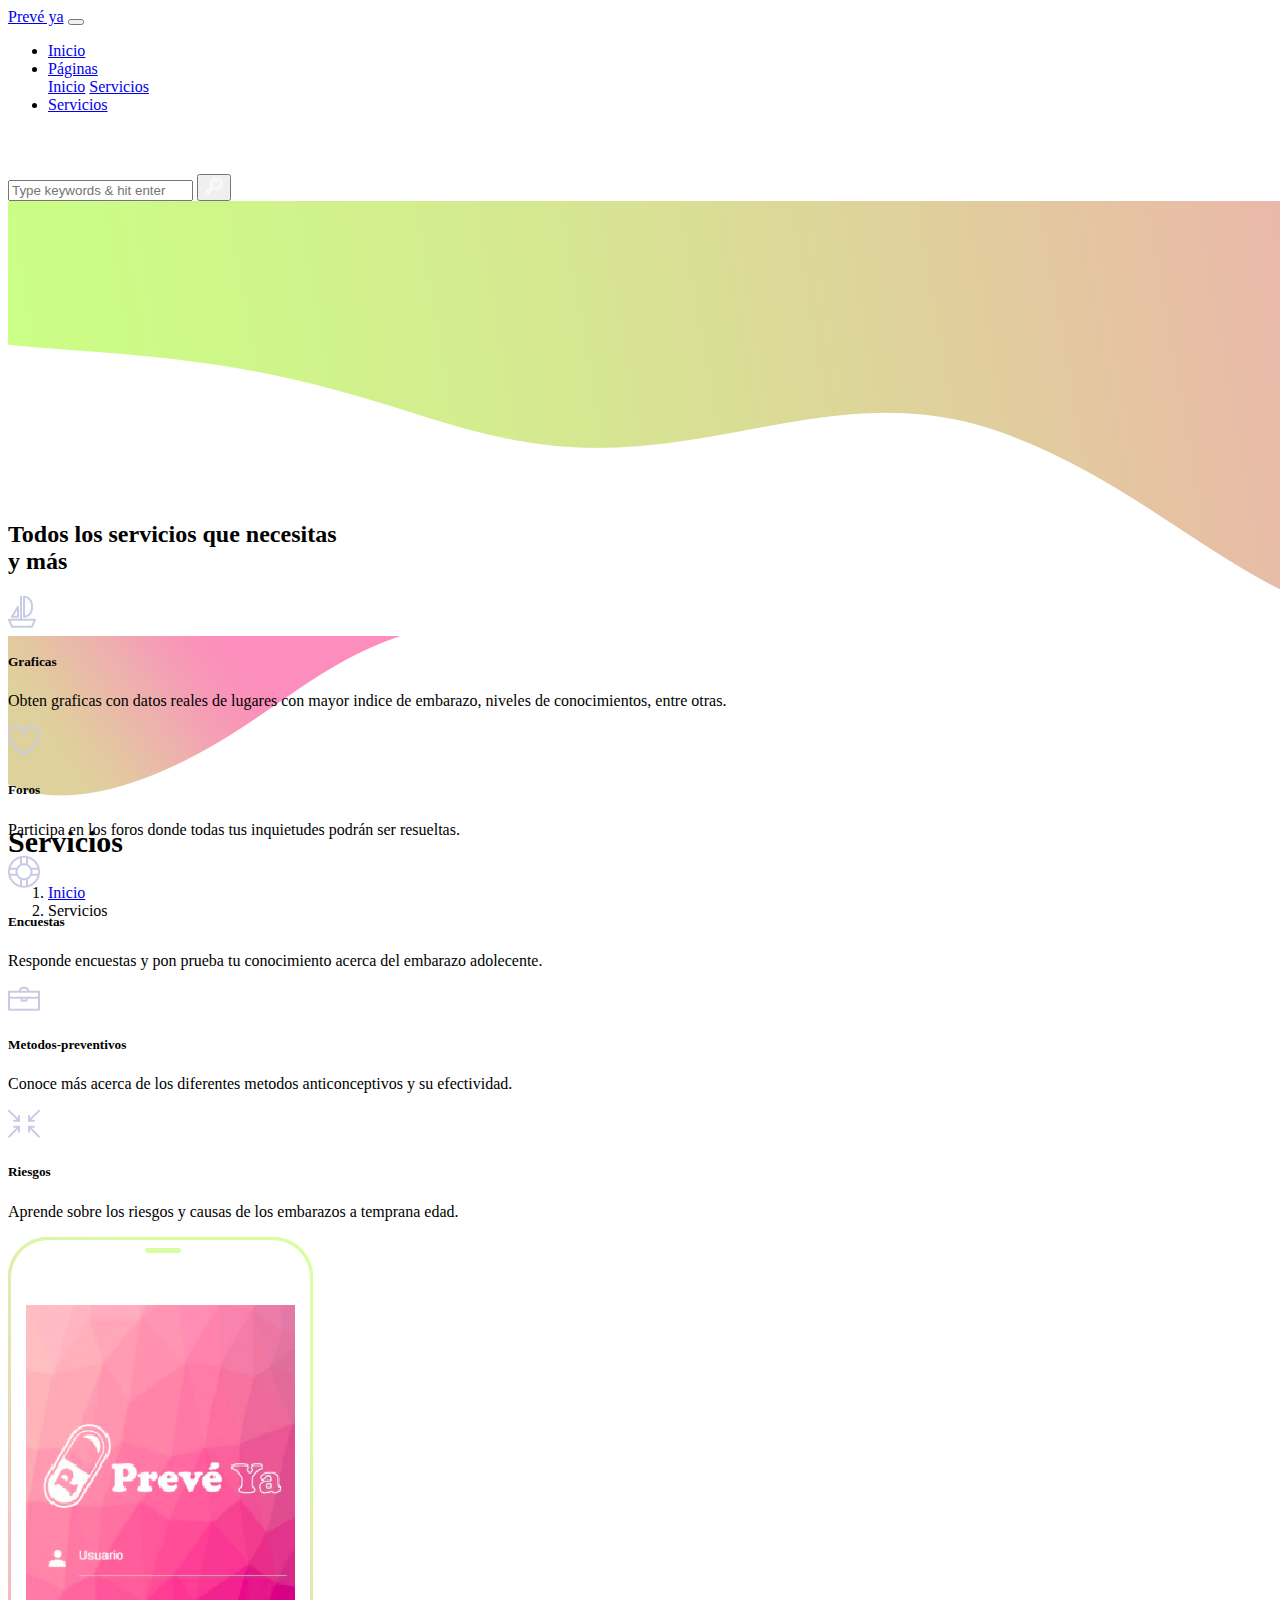
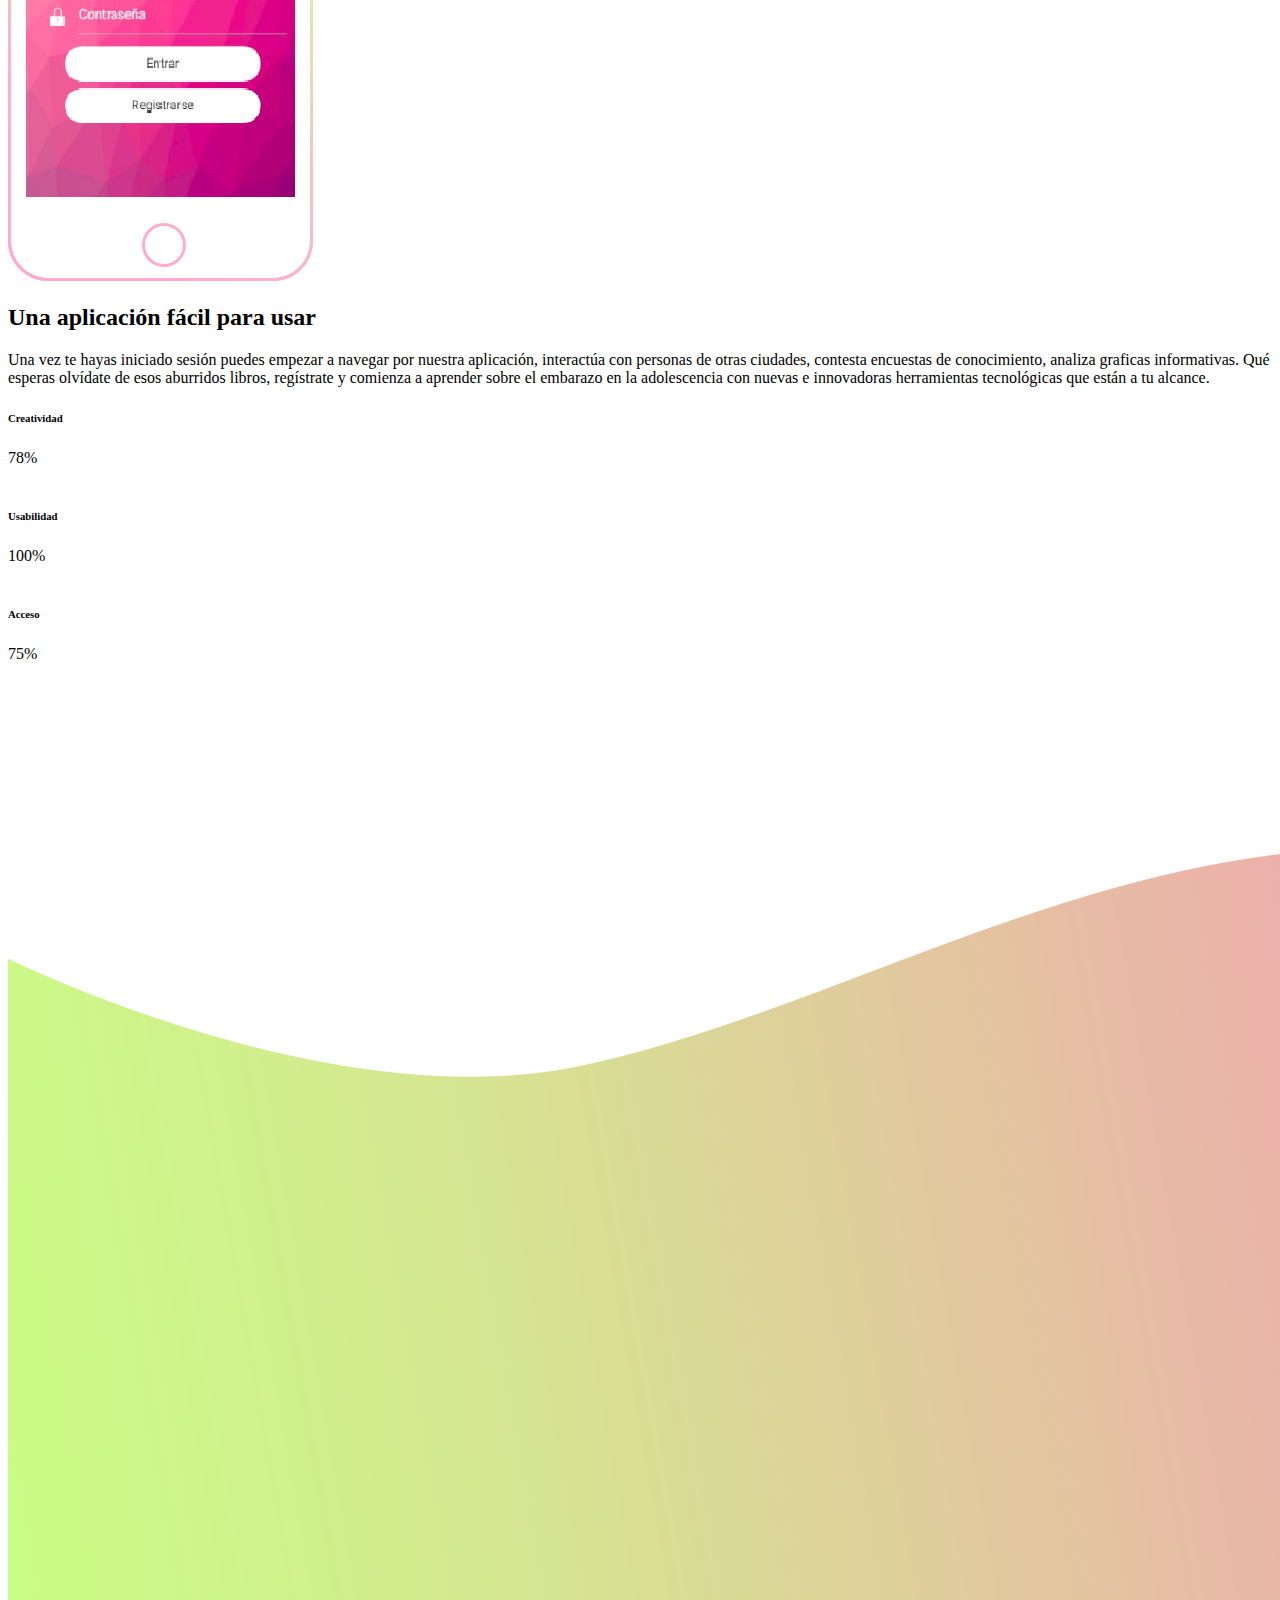
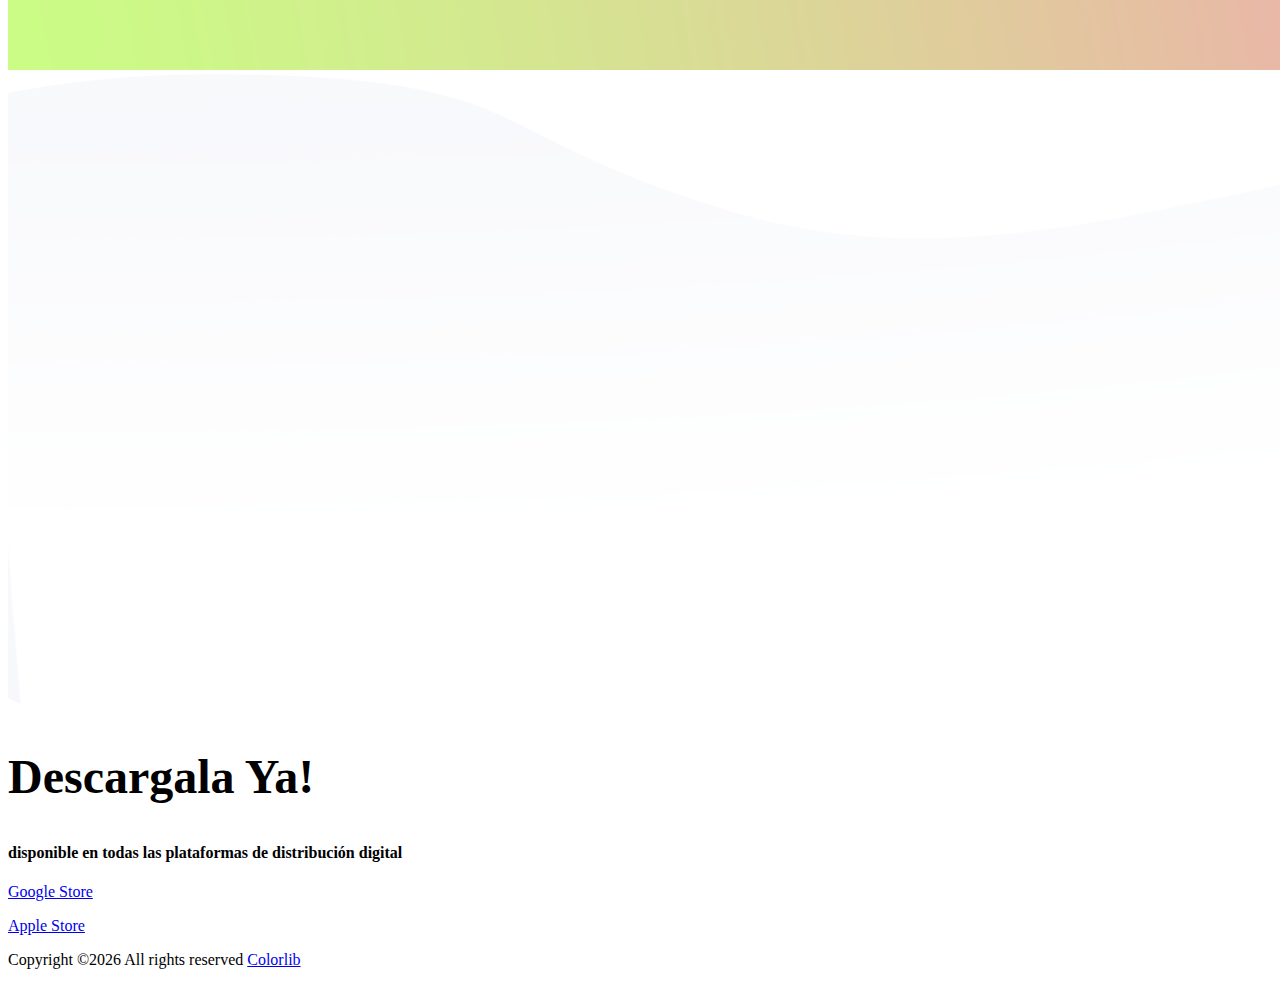
==== public/services.html @ 57da04ee "add rack server" ====
<!DOCTYPE html>
<html lang="en">

<head>
    <meta charset="UTF-8">
    <meta name="description" content="">
    <meta http-equiv="X-UA-Compatible" content="IE=edge">
    <meta name="viewport" content="width=device-width, initial-scale=1, shrink-to-fit=no">
    <!-- The above 4 meta tags *must* come first in the head; any other head content must come *after* these tags -->

    <!-- Title -->
    <title>Prevé ya </title>

    <!-- Favicon -->
    <link rel="icon" href="img/core-img/favicon.ico">

    <!-- Core Stylesheet -->
    <link href="style.css" rel="stylesheet">

    <!-- Responsive CSS -->
    <link href="css/responsive.css" rel="stylesheet">

</head>

<body>
    <!-- ***** Preloader Start ***** -->
    <div id="preloader">
        <div class="selene-preloader"></div>
    </div>

    <!-- ***** Header Area Start ***** -->
    <header class="header_area animated">
        <div class="container-fluid">
            <div class="row align-items-center">
                <!-- Menu Area Start -->
                <div class="col-12">
                    <div class="menu_area">
                        <nav class="navbar navbar-expand-lg navbar-light">
                            <!-- Logo -->
                            <a class="navbar-brand" href="#">Prevé ya</a>
                            <button class="navbar-toggler" type="button" data-toggle="collapse" data-target="#selene-navbar" aria-controls="selene-navbar" aria-expanded="false" aria-label="Toggle navigation"><span class="navbar-toggler-icon"></span></button>
                            <!-- Menu Area -->
                            <div class="collapse navbar-collapse" id="selene-navbar">
                                <ul class="navbar-nav ml-auto" id="nav">
                                    <li class="nav-item active"><a class="nav-link" href="index.html">Inicio</a></li>
                                    <li class="nav-item dropdown">
                                        <a class="nav-link dropdown-toggle" href="#" id="seleneDropdown" role="button" data-toggle="dropdown" aria-haspopup="true" aria-expanded="false">Páginas</a>
                                        <div class="dropdown-menu" aria-labelledby="seleneDropdown">
                                            <a class="dropdown-item" href="index.html">Inicio</a>
                                            <a class="dropdown-item" href="services.html">Servicios</a>
                                        </div>
                                    </li>
                                    <li class="nav-item"><a class="nav-link" href="services.html">Servicios</a></li>
                                </ul>
                                <!-- Search btn -->
                                <div class="search-button d-lg-none">
                                    <a href="#" class="search-btn"><img src="img/core-img/search-icon.png" alt="Search"></a>
                                </div>
                            </div>
                            <!-- Search btn -->
                            <div class="search-button d-none d-lg-block">
                                <a href="#" class="search-btn"><img src="img/core-img/search-icon.png" alt="Search"></a>
                            </div>
                        </nav>
                    </div>
                </div>
            </div>
        </div>
    </header>
    <!-- ***** Header Area End ***** -->

    <!-- ***** Search Form Area Start ***** -->
    <div class="search-form-area">
        <!-- Remove btn -->
        <div class="remove-btn">
            <i class="fa fa-times"></i>
        </div>
        <!-- Search Form -->
        <form action="#" method="post">
            <input type="search" name="search" id="search" placeholder="Type keywords &amp; hit enter">
            <button type="submit" class="d-none"><img src="img/core-img/search-icon.png" alt="Search"></button>
        </form>
    </div>
    <!-- ***** Search Form Area End ***** -->

    <!-- ***** Breadcumb Area Start ***** -->
    <div class="selene-breadcumb-area">
        <!-- Shape -->
        <div class="welcome-bg-shape">
            <img class="welcome-first-shape" src="img/core-img/welcome-bg-1.png" alt="">
            <img class="welcome-second-shape" src="img/core-img/welcome-bg-2.png" alt="">
        </div>
        <div class="container h-100">
            <div class="row h-100 align-items-center">
                <div class="col-12">
                    <div class="bradcumbContent text-right">
                        <h2>Servicios</h2>
                        <nav aria-label="breadcrumb">
                            <ol class="breadcrumb">
                                <li class="breadcrumb-item"><a href="index.html">Inicio</a></li>
                                <li class="breadcrumb-item active" aria-current="page">Servicios</li>
                            </ol>
                        </nav>
                    </div>
                </div>
            </div>
        </div>
    </div>
    <!-- ***** Breadcumb Area End ***** -->

    <!-- ***** About Us Area Start ***** -->
    <section class="aboutUs-area">
        <div class="container">
            <div class="row">
                <div class="col-12">
                    <div class="app-features-content">
                        <h2>Todos los servicios que necesitas <br>y más</h2>

                        <div class="row">
                            <!-- Single Feature Area -->
                            <div class="col-12 col-sm-6 col-md-4">
                                <div class="single-feature-area">
                                    <img src="img/bg-img/feature-5.png" alt="">
                                    <h5>Graficas</h5>
                                    <p>Obten graficas  con datos reales de lugares con mayor indice de embarazo, niveles de conocimientos, entre otras. </p>
                                </div>
                            </div>
                            <!-- Single Feature Area -->
                            <div class="col-12 col-sm-6 col-md-4">
                                <div class="single-feature-area">
                                    <img src="img/bg-img/feature-2.png" alt="">
                                    <h5>Foros</h5>
                                    <p>Participa en los foros donde todas tus inquietudes podrán ser resueltas.</p>
                                </div>
                            </div>
                            <!-- Single Feature Area -->
                            <div class="col-12 col-sm-6 col-md-4">
                                <div class="single-feature-area">
                                    <img src="img/bg-img/feature-3.png" alt="">
                                    <h5>Encuestas</h5>
                                    <p>Responde encuestas y pon prueba tu conocimiento acerca del embarazo adolecente.</p>
                                </div>
                            </div>
                            <!-- Single Feature Area -->
                            <div class="col-12 col-sm-6 col-md-4">
                                <div class="single-feature-area">
                                    <img src="img/bg-img/feature-4.png" alt="">
                                    <h5>Metodos-preventivos</h5>
                                    <p>Conoce más acerca de los diferentes metodos anticonceptivos y su efectividad.</p>
                                </div>
                            </div>
                            <!-- Single Feature Area -->
                            <div class="col-12 col-sm-6 col-md-4">
                                <div class="single-feature-area">
                                    <img src="img/bg-img/feature-1.png" alt="">
                                    <h5>Riesgos</h5>
                                    <p>Aprende sobre los riesgos y causas de los embarazos a temprana edad.</p>
                                </div>
                            </div>
                        </div>
                    </div>
                </div>
            </div>
        </div>
    </section>
    <!-- ***** About Us Area End ***** -->

    <!-- ***** Service Area Start ***** -->
    <section class="services-content-area">
        <div class="container">
            <div class="row align-items-center">
                <div class="col-12 col-md-6">
                    <div class="services-content-mobile-area">
                        <img src="img/bg-img/login.png" alt="">
                    </div>
                </div>
                <div class="col-12 col-md-6">
                    <div class="services-text">
                        <h2>Una aplicación fácil para usar</h2>
                        <p>Una vez te hayas iniciado sesión puedes empezar a navegar por nuestra aplicación, interactúa con personas de otras ciudades, contesta encuestas de conocimiento, analiza graficas informativas. Qué esperas olvídate de esos aburridos libros, regístrate y comienza a aprender sobre el embarazo en la adolescencia con nuevas e innovadoras herramientas tecnológicas que están a tu alcance. </p>
                        <!-- Progress Bar Content Area -->
                        <div class="services-progress-bar">
                            <!-- Single Progress Bar -->
                            <div class="single_progress_bar">
                                <h6>Creatividad</h6>
                                <div id="bar1" class="barfiller">
                                    <div class="tipWrap">
                                        <span class="tip"></span>
                                    </div>
                                    <span class="fill" data-percentage="78"></span>
                                </div>
                            </div><br>
                            <!-- Single Progress Bar -->
                            <div class="single_progress_bar">
                                <h6>Usabilidad</h6>
                                <div id="bar2" class="barfiller">
                                    <div class="tipWrap">
                                        <span class="tip"></span>
                                    </div>
                                    <span class="fill" data-percentage="100"></span>
                                </div>
                            </div> <br>
                            <!-- Single Progress Bar -->
                            <div class="single_progress_bar">
                                <h6>Acceso</h6>
                                <div id="bar3" class="barfiller">
                                    <div class="tipWrap">
                                        <span class="tip"></span>
                                    </div>
                                    <span class="fill" data-percentage="75"></span>
                                </div>
                            </div>
                            </div>
                        </div>
                    </div>
                </div>
            </div>
        </div>
    </section>
    <!-- ***** Service Area End ***** -->

    <!-- ***** Footer Area Start ***** -->
    <footer class="footer-area text-center clearfix">
        <!-- Shape 1 -->
        <div class="footer-bg-shape">
            <img src="img/core-img/footer-bg.png" alt="Footer Shape">
        </div>
        <!-- Shape 2 -->
        <div class="footer-bg-shape-2">
            <img src="img/core-img/footer-2.png" alt="">
        </div>

        <div class="container h-100">
            <div class="row h-100 justify-content-center">
                <div class="col-12 col-md-8">
                    <div class="footer-content">
                        <h2>Descargala Ya!</h2>
                        <h4>disponible en todas las plataformas de distribución digital</h4>
                    </div>
                    <div class="app-download-area">
                        <div class="app-download-btn active">
                            <!-- Google Store Btn -->
                            <a href="#"><i class="fa fa-android"></i><p class="mb-0"> Google Store</p></a>
                        </div>
                        <div class="app-download-btn">
                            <!-- Apple Store Btn -->
                            <a href="#"><i class="fa fa-apple"></i><p class="mb-0"> Apple Store</p></a>
                        </div>
                    </div>
                    <div class="footer-social-info">
                        <a href="#"><i class="fa fa-facebook" aria-hidden="true"></i></a>
                        <a href="#"><i class="fa fa-twitter" aria-hidden="true"></i></a>
                        <a href="#"><i class="fa fa-linkedin" aria-hidden="true"></i></a>
                    </div>
                    <!-- Foooter Text-->
                    <div class="copyright-text">
                        <p><!-- Link back to Colorlib can't be removed. Template is licensed under CC BY 3.0. -->
                            Copyright &copy;<script>document.write(new Date().getFullYear());</script> All rights reserved <a href="https://colorlib.com" target="_blank">Colorlib</a>
<!-- Link back to Colorlib can't be removed. Template is licensed under CC BY 3.0. --></p>
                    </div>
                </div>
            </div>
        </div>
    </footer>
    <!-- ***** Footer Area End ***** -->

    <!-- jQuery-2.2.4 js -->
    <script src="js/jquery-2.2.4.min.js"></script>
    <!-- Popper js -->
    <script src="js/popper.min.js"></script>
    <!-- Bootstrap js -->
    <script src="js/bootstrap.min.js"></script>
    <!-- All Plugins js -->
    <script src="js/plugins.js"></script>
    <!-- Active js -->
    <script src="js/active.js"></script>
</body>

</html>
---- public/css/responsive.css ----
@media (min-width: 2001px) and (max-width: 4000px) {
    .footer-area {
        padding: 150px 0;
    }
}

@media (min-width: 1500px) and (max-width: 2000px) {
    .footer-area {
        padding: 80px 0;
    }
}

@media (min-width: 1200px) and (max-width: 1499px) {
    .selene-breadcumb-area {
        height: 300px;
    }
    .bradcumbContent h2 {
        font-size: 30px;
    }
    .footer-content h2 {
        font-size: 48px;
    }
}

@media (min-width: 992px) and (max-width: 1199px) {
    .welcome_area {
        height: 800px;
    }
    .welcome-mobile-device img:first-child {
        margin-right: 15px;
    }
    .welcome-content h2,
    .about-app-content h2,
    .app-faq-content h2,
    .counter-area > h3,
    .app-features-content h2,
    .footer-content h2 {
        font-size: 42px;
    }
    .welcome-content h4 {
        font-size: 18px;
    }
    .about-apps-slider {
        padding-right: 30px;
    }
    .about-us-bg-shape {
        top: -20%;
    }
    .app-faq-content p {
        margin-bottom: 30px;
    }
    .cool-facts-content > p {
        font-size: 16px;
    }
    .pricing-plan-area {
        padding: 70px 0;
    }
    .footer-content h4 {
        margin: 15px 0;
        font-size: 18px;
    }
    .footer-social-info {
        margin: 15px 0;
    }
    .selene-breadcumb-area {
        height: 280px;
    }
    .bradcumbContent h2 {
        font-size: 24px;
    }
    #googleMap {
        width: calc(100% - 50px);
        height: 700px;
        margin: 0 25px -100px;
    }
}

@media (min-width: 768px) and (max-width: 991px) {
    #selene-navbar {
        padding: 15px;
        border-radius: 3px;
        background-color: #5b32b4;
        text-align: left;
    }
    .header_area .navbar {
        padding: 70px 0 0 0;
        height: 110px;
    }
    .header_area.sticky .navbar {
        padding: 0;
        height: 70px;
    }
    .menu_area #nav .nav-link,
    .header_area.sticky .menu_area #nav .nav-link {
        padding: 10px 5px;
    }
    .menu_area #nav .nav-link:hover,
    .header_area.sticky .menu_area #nav .nav-link:hover {
        color: #fff;
        padding-left: 10px;
    }
    .welcome_area {
        height: 720px;
    }
    .welcome-mobile-device img:first-child {
        margin-right: 15px;
    }
    .welcome-content h2,
    .about-app-content h2,
    .app-faq-content h2,
    .counter-area > h3,
    .app-features-content h2,
    .footer-content h2 {
        font-size: 30px;
    }
    .welcome-content h4 {
        font-size: 16px;
    }
    .app-download-btn:first-child {
        margin-right: 10px;
    }
    .welcome-mobile-device {
        bottom: 30%;
        width: 35%;
    }
    .app-download-area,
    .app-feature-icon {
        margin-top: 30px;
    }
    .about-app-content p {
        color: #9597a6;
    }
    .about-apps-slider {
        padding-right: 15px;
    }
    .cool-facts-content > p {
        font-size: 12px;
    }
    .footer-content h4 {
        margin: 15px 0;
        font-size: 14px;
    }
    .footer-social-info {
        margin: 15px 0;
    }
    .footer-social-info a {
        font-size: 18px;
        margin: 0 15px;
    }
    .copyright-text > p {
        font-size: 14px;
    }
    .pricing-plan-area {
        padding: 50px 0;
    }
    .bradcumbContent h2,
    .bradcumbContent .breadcrumb-item a,
    .bradcumbContent .breadcrumb-item {
        color: inherit;
    }
    .blog-area,
    .contact-area {
        padding: 0;
    }
    #googleMap {
        width: calc(100% - 30px);
        height: 500px;
        margin: 0 15px -100px;
    }
    .bradcumbContent h2 {
        font-size: 30px;
    }
    .map-area {
        margin-top: 100px;
    }
    .elements-area {
        padding: 0 0 100px;
    }
    .services-content-mobile-area {
        padding-right: 0;
        padding-left: 150px;
    }
    .services-text h2 {
        font-size: 30px;
        margin-bottom: 30px;
    }
}

@media (min-width: 320px) and (max-width: 767px) {
    .services-content-mobile-area {
        padding-right: 0;
        overflow-x: hidden;
        padding-left: 100px;
        margin-bottom: 50px;
    }
    .services-text h2 {
        font-size: 30px;
        margin-bottom: 30px;
    }
    .header_area,
    .blog-area {
        padding: 0;
    }
    .map-area {
        margin-top: 100px;
    }
    .header_area .navbar {
        padding: 20px 0 0 0;
        height: 60px;
    }
    #selene-navbar {
        padding: 15px;
        border-radius: 3px;
        background-color: #5b32b4;
        text-align: left;
    }
    .menu_area #nav .nav-link,
    .header_area.sticky .menu_area #nav .nav-link {
        padding: 5px;
    }
    .menu_area #nav .nav-link:hover,
    .header_area.sticky .menu_area #nav .nav-link:hover {
        color: #fff;
        padding-left: 10px;
    }
    .search-form-area #search {
        width: 300px;
        margin-top: 15px;
    }
    .menu_area .navbar-brand {
        font-size: 24px;
    }
    .welcome_area {
        height: 600px;
    }
    .welcome-mobile-device img:first-child {
        margin-right: 15px;
    }
    .welcome-content h2,
    .about-app-content h2,
    .app-faq-content h2,
    .counter-area > h3,
    .app-features-content h2,
    .footer-content h2 {
        font-size: 30px;
    }
    .welcome-content h4 {
        font-size: 16px;
    }
    .app-download-btn:first-child {
        margin-right: 0;
        margin-bottom: 15px;
    }
    .welcome-mobile-device {
        display: none;
    }
    .app-download-area {
        display: block;
        margin-top: 30px;
    }
    .scroll-down-btn a {
        margin-top: 50px;
    }
    .about-apps-slider {
        padding-right: 0;
    }
    .about-app-content {
        padding-right: 0;
        margin-top: 50px;
    }
    .about-app-content h2,
    .about-app-content p {
        color: #000;
    }
    .app-feature-icon {
        margin-top: 30px;
    }
    .app-users-map-area {
        width: 100%;
        position: relative;
        top: 0;
        margin-top: 30px;
    }
    .coolfacts-content {
        position: relative;
        z-index: 9;
        width: 100%;
        top: 0;
        -webkit-transform: translateY(0);
        transform: translateY(0);
        margin-top: 30px;
    }
    .single-cool-fact {
        margin-bottom: 30px;
    }
    .cool-facts-content > p,
    .counter-area > h3 {
        color: #000;
    }
    .app-feature-side-thumb {
        width: 100%;
        position: relative;
        top: 0;
        right: -30px;
        z-index: 2;
        -webkit-transform: translateY(0);
        transform: translateY(0);
    }
    .pricing-plan-area {
        padding: 50px 0;
    }
    .footer-content h2 {
        color: #000;
    }
    .footer-content h4 {
        color: #000;
        margin: 15px 0;
        font-size: 16px;
    }
    .footer-social-info a {
        font-size: 16px;
        margin: 0 10px;
    }
    .copyright-text > p {
        font-size: 14px;
    }
    .about-us-bg-shape {
        top: 0;
    }
    .selene-breadcumb-area {
        height: 300px;
    }
    .bradcumbContent h2,
    .bradcumbContent .breadcrumb-item a,
    .bradcumbContent .breadcrumb-item {
        color: inherit;
    }
    .single-pie-bar,
    .contact-form-area {
        margin-bottom: 50px;
    }
    .aboutUs-headline h2,
    .bradcumbContent h2,
    .single-blog h2 {
        font-size: 30px;
    }
    #googleMap {
        width: calc(100% - 30px);
        height: 400px;
        margin: 0 15px 50px;
    }
    .contact-area {
        padding: 0;
    }
    .elements-area {
        padding: 0 0 100px;
    }
    .selene-btn {
        margin-bottom: 15px;
    }
}

@media (min-width: 480px) and (max-width: 767px) {}

@media (min-width: 576px) and (max-width: 767px) {
    .welcome_area {
        height: 700px;
    }
    .single-pie-bar {
        margin-bottom: 50px;
    }
    .aboutUs-headline h2 {
        font-size: 30px;
    }
    .app-download-area {
        display: -webkit-box;
        display: -ms-flexbox;
        display: flex;
        margin-top: 50px;
    }
    .app-download-btn:first-child {
        margin-right: 20px;
        margin-bottom: 0;
    }
}
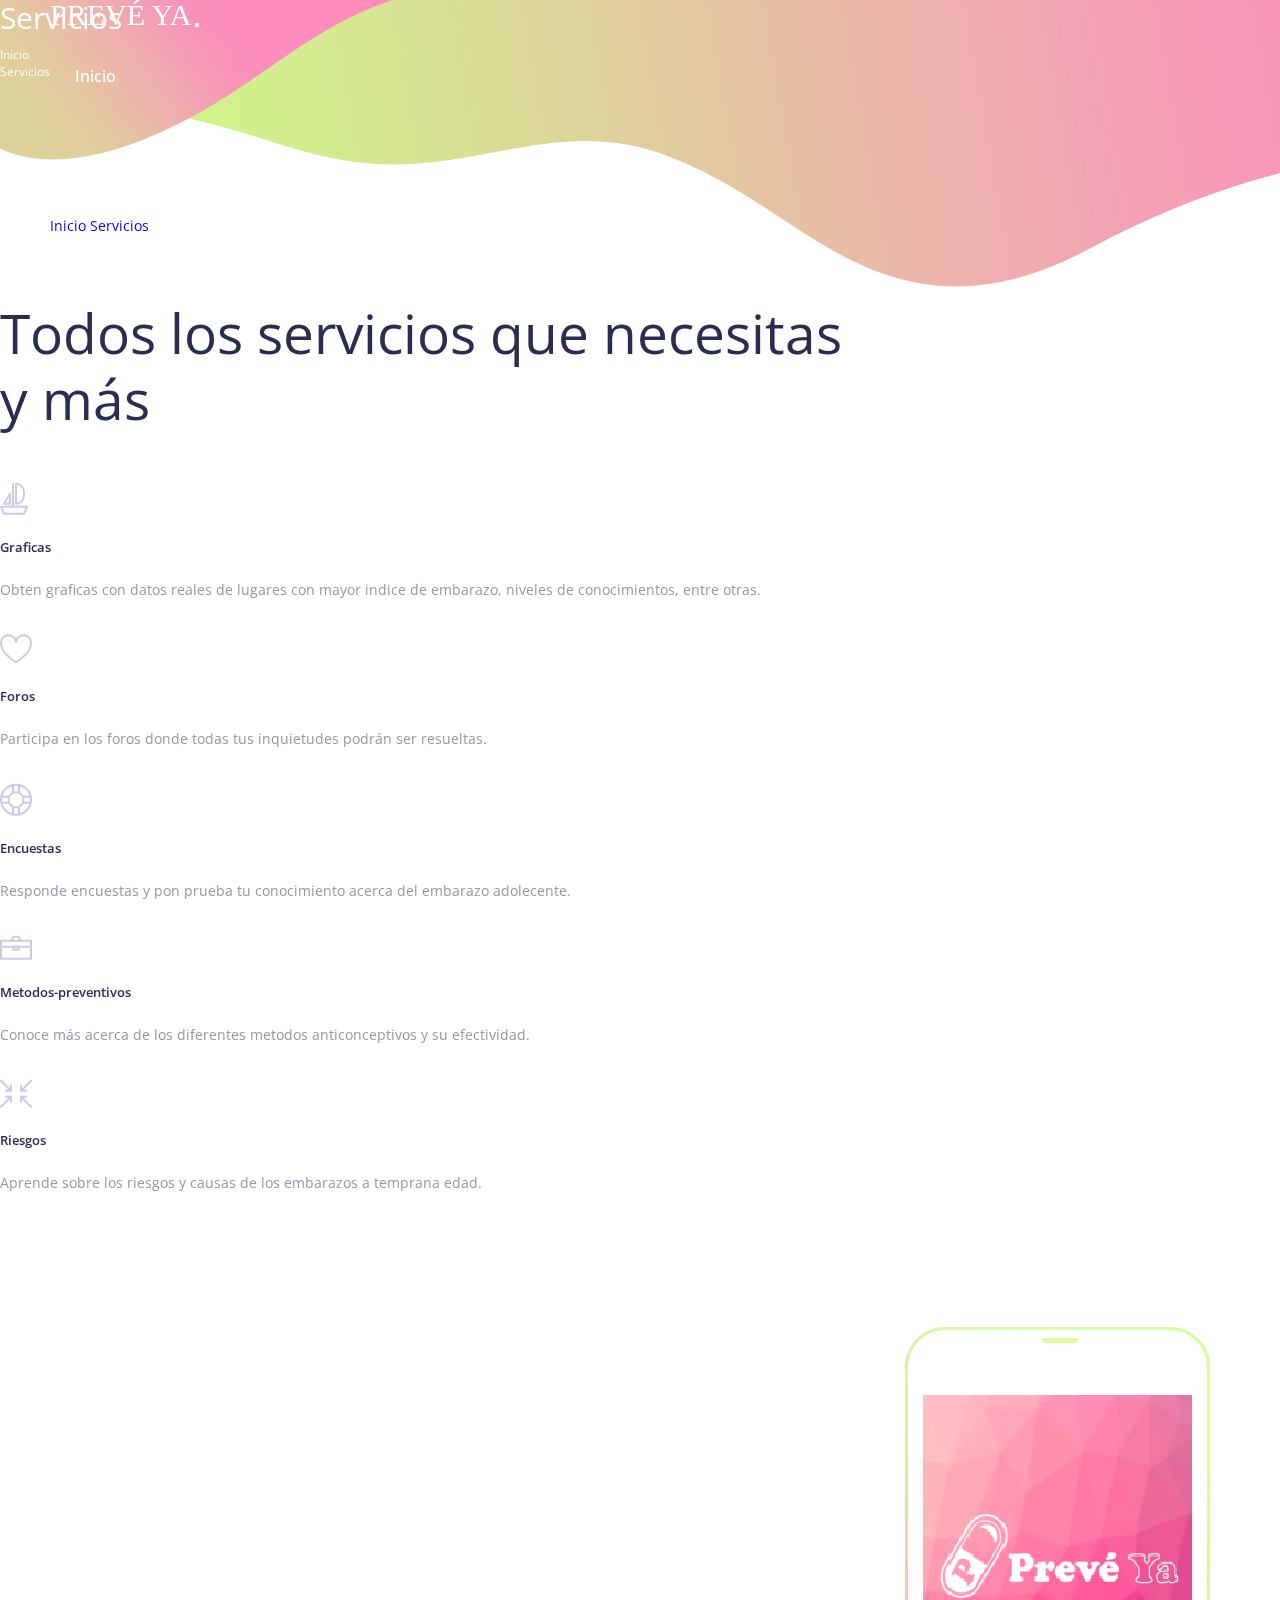
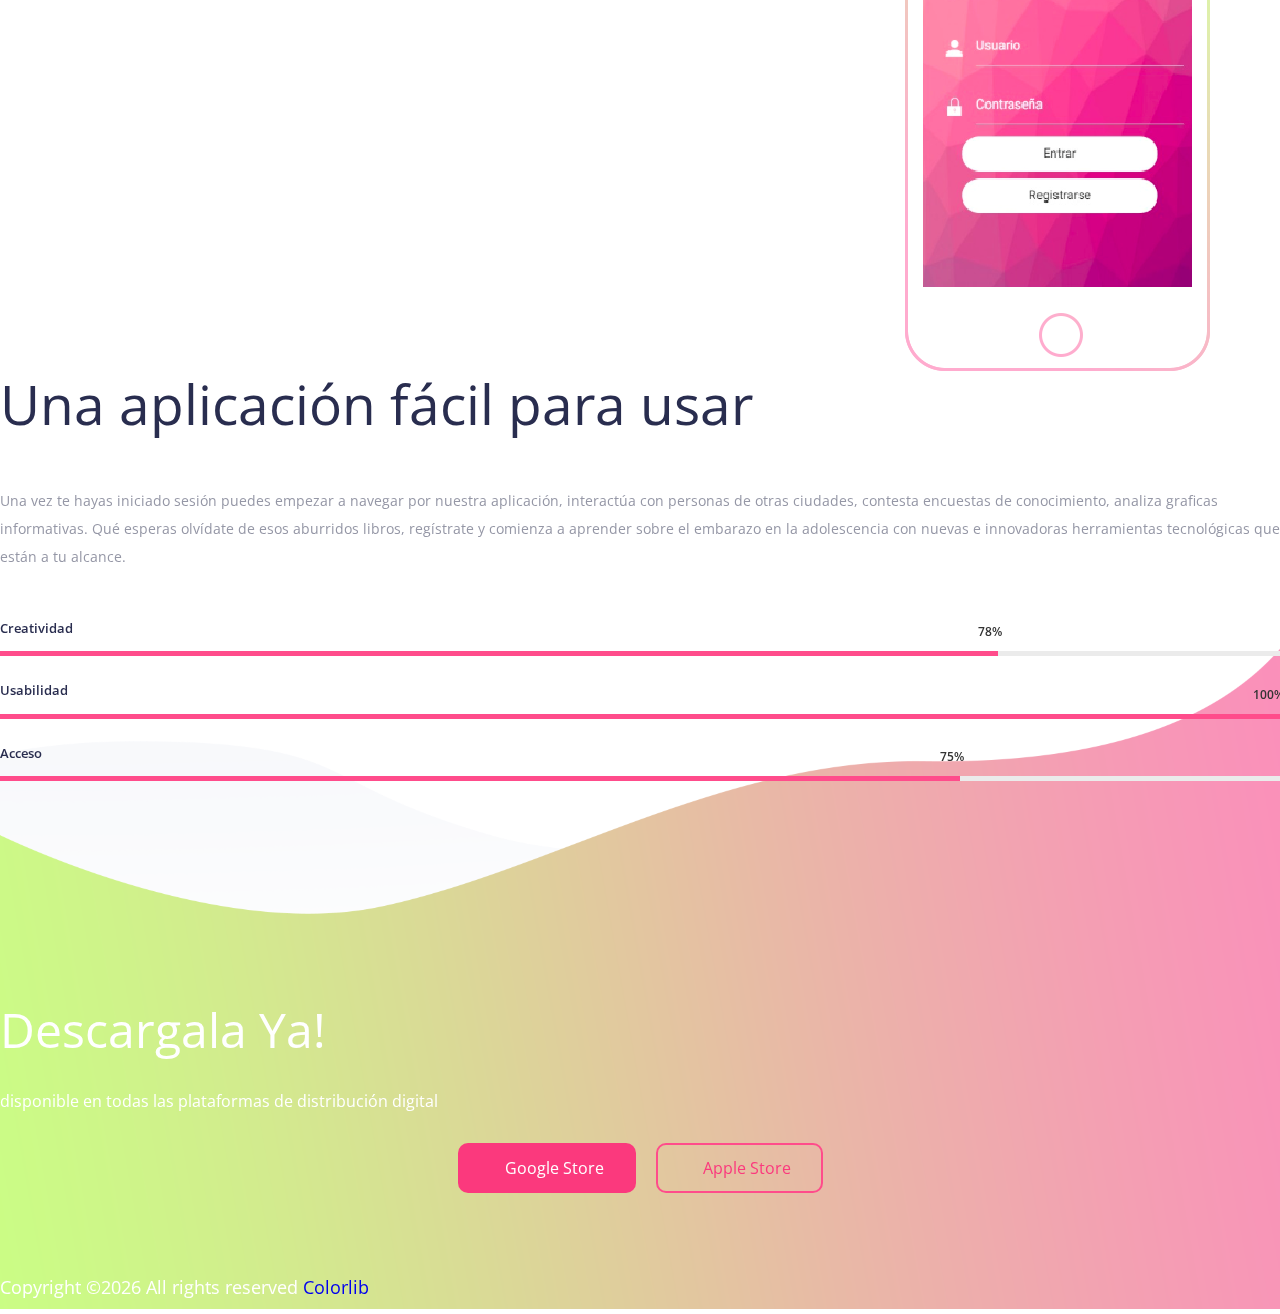
==== commit 7e80acce: "landing without image" ====
--- a/public/services.html
+++ b/public/services.html
@@ -15,7 +15,7 @@
     <link rel="icon" href="img/core-img/favicon.ico">
 
     <!-- Core Stylesheet -->
-    <link href="style.css" rel="stylesheet">
+    <link href="css/style.css" rel="stylesheet">
 
     <!-- Responsive CSS -->
     <link href="css/responsive.css" rel="stylesheet">
--- a/public/css/style.css
+++ b/public/css/style.css
@@ -0,0 +1,1932 @@
+/* --------------------------
+[Master Stylesheet]
+-------------------------- */
+
+/* --------------------------
+:: Template Name: Selene - App Landing Page 
+:: Template Author: Colorlib
+:: Template Author URI: https://colorlib.com/
+:: Description: Selene is a One Page based App Landing Template. It's very clean, creative & beautiful. It's super responsive & ultra light.
+:: Tags: Colorlib, App Landing, Apps, Responsive App Landing, Bootstrap 4, Free Theme, Free HTML Template, HTML5 Template etc.
+:: Version: v1.0
+:: Created: 12/01/2017
+-------------------------- */
+
+@import url('https://fonts.googleapis.com/css?family=Caudex:400,400i,700,700i|Open+Sans:300,300i,400,400i,600,600i,700,700i');
+@import 'css/bootstrap.min.css';
+@import 'css/animate.css';
+@import 'css/magnific-popup.css';
+@import 'css/owl.carousel.min.css';
+@import 'css/font-awesome.min.css';
+
+/* This stylesheet generated by Transfonter (https://transfonter.org) on November 20, 2017 12:47 PM */
+
+@font-face {
+    font-family: 'Century Gothic';
+    src: url('fonts/CenturyGothic-Bold.eot');
+    src: url('fonts/CenturyGothic-Bold.eot?#iefix') format('embedded-opentype'),
+    url('fonts/CenturyGothic-Bold.woff') format('woff'),
+    url('fonts/CenturyGothic-Bold.ttf') format('truetype');
+    font-weight: bold;
+    font-style: normal;
+}
+
+@font-face {
+    font-family: 'Futura LT';
+    src: url('fonts/FuturaLT-Bold.eot');
+    src: url('fonts/FuturaLT-Bold.eot?#iefix') format('embedded-opentype'),
+    url('fonts/FuturaLT-Bold.woff') format('woff'),
+    url('fonts/FuturaLT-Bold.ttf') format('truetype');
+    font-weight: bold;
+    font-style: normal;
+}
+
+/* --------------------------
+:: 1.0 Base CSS Start
+-------------------------- */
+
+* {
+    margin: 0;
+    padding: 0;
+}
+
+body {
+    font-family: 'Open Sans', sans-serif;
+    background-color: #fff;
+}
+
+h1,
+h2,
+h3,
+h4,
+h5,
+h6 {
+    font-family: 'Open Sans', sans-serif;
+    font-weight: 400;
+    color: #292d4f;
+    line-height: 1.2;
+}
+
+.section_padding_100 {
+    padding-top: 100px;
+    padding-bottom: 100px;
+}
+
+.section_padding_100_50 {
+    padding-top: 100px;
+    padding-bottom: 50px;
+}
+
+.section_padding_100_70 {
+    padding-top: 100px;
+    padding-bottom: 70px;
+}
+
+.section_padding_50 {
+    padding-top: 50px;
+    padding-bottom: 50px;
+}
+
+.section_padding_50_20 {
+    padding-top: 50px;
+    padding-bottom: 20px;
+}
+
+.section_padding_150 {
+    padding-top: 150px;
+    padding-bottom: 150px;
+}
+
+.section_padding_200 {
+    padding-top: 200px;
+    padding-bottom: 200px;
+}
+
+.section_padding_0_100 {
+    padding-top: 0;
+    padding-bottom: 100px;
+}
+
+.section_padding_70 {
+    padding-top: 70px;
+    padding-bottom: 70px;
+}
+
+.section_padding_0_50 {
+    padding-top: 0;
+    padding-bottom: 50px;
+}
+
+img {
+    max-width: 100%;
+    max-height: 100%;
+}
+
+.mt-15 {
+    margin-top: 15px;
+}
+
+.mt-30 {
+    margin-top: 30px;
+}
+
+.mt-40 {
+    margin-top: 40px;
+}
+
+.mt-50 {
+    margin-top: 50px;
+}
+
+.mt-100 {
+    margin-top: 100px;
+}
+
+.mt-150 {
+    margin-top: 150px;
+}
+
+.mr-15 {
+    margin-right: 15px;
+}
+
+.mr-30 {
+    margin-right: 30px;
+}
+
+.mr-50 {
+    margin-right: 50px;
+}
+
+.mr-100 {
+    margin-right: 100px;
+}
+
+.mb-15 {
+    margin-bottom: 15px;
+}
+
+.mb-30 {
+    margin-bottom: 30px;
+}
+
+.mb-50 {
+    margin-bottom: 50px;
+}
+
+.mb-100 {
+    margin-bottom: 100px;
+}
+
+.ml-15 {
+    margin-left: 15px;
+}
+
+.ml-30 {
+    margin-left: 30px;
+}
+
+.ml-50 {
+    margin-left: 50px;
+}
+
+.ml-100 {
+    margin-left: 100px;
+}
+
+ul,
+ol {
+    margin: 0;
+    padding: 0;
+}
+
+#scrollUp {
+    bottom: 30px;
+    font-size: 24px;
+    right: 30px;
+    width: 40px;
+    background: #fb397d;
+    background: -webkit-linear-gradient(to right, #ccfa87, #fb397d);
+    background: -webkit-linear-gradient(left, #ccfa87, #fb397d);
+    background: linear-gradient(to right, #ccfa87, #fb397d);
+    color: #fff;
+    text-align: center;
+    height: 40px;
+    line-height: 38px;
+    border-radius: 10px;
+    box-shadow: 2px 5px 5px rgba(0, 0, 0, 0.15);
+}
+
+a,
+a:hover,
+a:focus,
+a:active {
+    text-decoration: none;
+    -webkit-transition-duration: 500ms;
+    transition-duration: 500ms;
+}
+
+li {
+    list-style: none;
+}
+
+p {
+    font-family: 'Open Sans', sans-serif;
+    color: #9597a6;
+    font-size: 14px;
+    font-weight: 400;
+    margin-top: 0;
+}
+
+.heading-text > p {
+    font-size: 16px;
+}
+
+.section-heading > h2 {
+    font-weight: 300;
+    color: #5b32b4;
+    font-size: 48px;
+    margin: 0;
+}
+
+.section-heading {
+    margin-bottom: 60px;
+}
+
+.line-shape-white,
+.line-shape {
+    width: 80px;
+    height: 2px;
+    background-color: #fb397d;
+    margin-top: 15px;
+}
+
+.line-shape {
+    margin-left: calc(50% - 40px);
+}
+
+.selene-table {
+    display: table;
+    height: 100%;
+    left: 0;
+    position: relative;
+    top: 0;
+    width: 100%;
+    z-index: 2;
+}
+
+.selene-table-cell {
+    display: table-cell;
+    vertical-align: middle;
+}
+
+#preloader {
+    overflow: hidden;
+    background: #fb397d;
+    background: -webkit-linear-gradient(to right, #ccfa87, #fb397d);
+    background: -webkit-linear-gradient(left, #ccfa87, #fb397d);
+    background: linear-gradient(to right, #ccfa87, #fb397d);
+    height: 100%;
+    left: 0;
+    position: fixed;
+    top: 0;
+    width: 100%;
+    z-index: 999999;
+}
+
+.selene-preloader {
+    -webkit-animation: 1500ms linear 0s normal none infinite running selene-preloader;
+    animation: 1500ms linear 0s normal none infinite running selene-preloader;
+    background: transparent none repeat scroll 0 0;
+    border-color: #dddddd #dddddd #fb397d;
+    border-radius: 50%;
+    border-style: solid;
+    border-width: 5px;
+    height: 60px;
+    left: calc(50% - 30px);
+    position: relative;
+    top: calc(50% - 30px);
+    width: 60px;
+    z-index: 9;
+}
+
+@-webkit-keyframes selene-preloader {
+    0% {
+        -webkit-transform: rotate(0deg);
+        transform: rotate(0deg);
+    }
+    100% {
+        -webkit-transform: rotate(360deg);
+        transform: rotate(360deg);
+    }
+}
+
+@keyframes selene-preloader {
+    0% {
+        -webkit-transform: rotate(0deg);
+        transform: rotate(0deg);
+    }
+    100% {
+        -webkit-transform: rotate(360deg);
+        transform: rotate(360deg);
+    }
+}
+
+/* --------------------------
+:: 2.0 Header Area CSS
+-------------------------- */
+
+.header_area {
+    left: 0;
+    position: absolute;
+    width: 100%;
+    z-index: 999;
+    top: 0;
+    padding: 0 50px;
+    height: 110px;
+}
+
+.menu_area .navbar-brand {
+    font-size: 30px;
+    color: #fff;
+    margin: 0;
+    line-height: 1;
+    padding: 0;
+    text-transform: uppercase;
+    font-family: 'Futura LT';
+}
+
+.menu_area .navbar-brand:hover,
+.menu_area .navbar-brand:focus {
+    color: #fff;
+}
+
+.menu_area {
+    position: relative;
+    z-index: 2;
+}
+
+.header_area .navbar {
+    padding: 0;
+    height: 110px;
+}
+
+.menu_area #nav .nav-link {
+    color: #fff;
+    display: block;
+    font-size: 16px;
+    font-weight: 500;
+    border-radius: 30px;
+    -webkit-transition-duration: 500ms;
+    transition-duration: 500ms;
+    padding: 35px 25px;
+}
+
+.menu_area #nav .nav-link:hover {
+    color: #5a3e81;
+}
+
+.menu_area .dropdown-item {
+    font-size: 14px;
+}
+
+/* Search Form CSS */
+
+.search-button a {
+    text-align: center;
+    width: 50px;
+    height: 50px;
+    background-color: #ff4c8b;
+    border-radius: 10px;
+    display: block;
+    margin-left: auto;
+    line-height: 45px;
+}
+
+.search-button a:hover {
+    background-color: #5a3e81;
+}
+
+
+.search-form-area {
+    width: 100%;
+    height: 100%;
+    position: fixed;
+    z-index: -1;
+    background-color: rgba(90, 62, 129, 0.95);
+    display: -webkit-box;
+    display: -ms-flexbox;
+    display: flex;
+    -webkit-box-align: center;
+    -ms-flex-align: center;
+    align-items: center;
+    -webkit-box-pack: center;
+    -ms-flex-pack: center;
+    justify-content: center;
+    -webkit-box-orient: vertical;
+    -webkit-box-direction: normal;
+    -ms-flex-direction: column;
+    flex-direction: column;
+    opacity: 0;
+    -ms-filter: "progid:DXImageTransform.Microsoft.Alpha(Opacity=0)";
+}
+
+.search-form-area.search-form-open {
+    opacity: 0.95;
+    -ms-filter: "progid:DXImageTransform.Microsoft.Alpha(Opacity=95)";
+    z-index: 99999999;
+}
+
+.search-form-area #search {
+    width: 600px;
+    height: 55px;
+    margin-top: 50px;
+    border-radius: 10px;
+    border: none;
+    padding: 0 30px;
+    color: #555;
+    font-size: 14px;
+}
+
+.search-form-area .remove-btn > i {
+    width: 50px;
+    height: 50px;
+    border: 2px solid rgba(255, 255, 255, 0.5);
+    text-align: center;
+    line-height: 46px;
+    color: rgba(255, 255, 255, 0.5);
+    border-radius: 50%;
+    font-size: 20px;
+    cursor: pointer;
+    -webkit-transition-duration: 500ms;
+    transition-duration: 500ms;
+}
+
+.search-form-area .remove-btn > i:hover {
+    border: 2px solid #fff;
+    color: #fff;
+}
+
+/* stcicky css */
+
+.header_area.sticky {
+    background-color: #ff4c8b;
+    box-shadow: 0 6px 20px rgba(0, 0, 0, 0.15);
+    height: 70px;
+    position: fixed;
+    top: 0;
+    z-index: 999;
+}
+
+.header_area.sticky .menu_area .navbar-brand {
+    font-size: 30px;
+}
+
+.header_area.sticky .menu_area #nav .nav-link {
+    padding: 23px 25px;
+}
+
+.header_area.sticky .navbar {
+    padding: 0;
+    height: 70px;
+}
+
+.header_area.sticky .search-button a {
+    background-color: #5a3e81;
+}
+
+/* --------------------------
+:: 3.0 Welcome Area CSS
+-------------------------- */
+
+.welcome_area {
+    position: relative;
+    z-index: 2;
+    height: 1100px;
+}
+
+.welcome-bg-shape .welcome-first-shape {
+    left: 0;
+    top: 0;
+    width: 100%;
+    position: absolute;
+    z-index: -2;
+}
+
+.welcome-bg-shape .welcome-second-shape {
+    left: 0;
+    top: 0;
+    position: absolute;
+    z-index: -1;
+}
+
+.welcome-content h2 {
+    font-size: 60px;
+    margin-bottom: 30px;
+}
+
+.welcome-content h2 span {
+    color: #ff4c8b;
+}
+
+.welcome-content h4 {
+    color: #9597a6;
+    line-height: 1.5;
+    margin-bottom: 30px;
+}
+
+.welcome-mobile-device {
+    position: absolute;
+    bottom: 23%;
+    right: 1px;
+    z-index: 9;
+    width: 38%;
+    display: -webkit-box;
+    display: -ms-flexbox;
+    display: flex;
+}
+
+.welcome-mobile-device img:first-child {
+    margin-right: 30px;
+}
+
+.scroll-down-btn a {
+    margin-top: 110px;
+    display: block;
+    color: #9597a6;
+    font-size: 18px;
+    font-weight: 700;
+}
+
+.scroll-down-btn a:hover {
+    color: #5a3e81;
+}
+
+.scroll-down-btn a i {
+    margin-left: 30px;
+    color: #ff4c8b;
+}
+
+.app-download-area {
+    display: -moz-flex;
+    display: -ms-flex;
+    display: -o-flex;
+    display: -webkit-box;
+    display: -ms-flexbox;
+    display: flex;
+    -ms-flex-preferred-size: 1;
+    flex-basis: 1;
+    margin-top: 50px;
+}
+
+.app-download-btn a {
+    border: 2px solid #ff4c8b;
+    display: -webkit-box;
+    display: -ms-flexbox;
+    display: flex;
+    -webkit-box-align: center;
+    -ms-flex-align: center;
+    align-items: center;
+    padding: 15px 30px;
+    border-radius: 10px;
+    -webkit-box-pack: center;
+    -ms-flex-pack: center;
+    justify-content: center;
+}
+
+.app-download-btn a:focus,
+.app-download-btn.active a,
+.app-download-btn a:hover {
+    border-color: transparent;
+    background-color: #fb397d;
+}
+
+.app-download-btn a i {
+    color: #fb397d;
+    font-size: 24px;
+    margin-right: 15px;
+    -webkit-transition-duration: 500ms;
+    transition-duration: 500ms;
+}
+
+.app-download-btn a p {
+    font-size: 16px;
+    line-height: 1;
+    -webkit-transition-duration: 500ms;
+    transition-duration: 500ms;
+    color: #fb397d;
+}
+
+.app-download-btn a p span {
+    font-size: 12px;
+    display: block;
+}
+
+.app-download-btn:first-child {
+    margin-right: 20px;
+}
+
+.app-download-btn a:focus i,
+.app-download-btn a:hover i,
+.app-download-btn.active a i,
+.app-download-btn.active a p,
+.app-download-btn a:focus p,
+.app-download-btn a:hover p {
+    color: #fff;
+}
+
+/* --------------------
+:: 4.0 About App Area
+-------------------- */
+
+.about-app-area {
+    position: relative;
+    z-index: 1;
+}
+
+.about-us-bg-shape {
+    position: absolute;
+    width: 100%;
+    top: -50%;
+    left: 0;
+}
+
+.about-app-content h2 {
+    font-size: 60px;
+    color: #fff;
+    margin-bottom: 20px;
+}
+
+.about-app-content p {
+    color: #fff;
+    line-height: 2
+}
+
+.app-feature-icon {
+    margin-top: 80px;
+}
+
+.single-app-feature-icon {
+    width: 100px;
+    height: 100px;
+    background-color: #fff;
+    border-radius: 10px;
+    margin-right: 20px;
+    box-shadow: 5px 30px 50px rgba(0, 0, 0, 0.2);
+}
+
+.about-apps-slider {
+    padding-right: 60px;
+}
+
+.app-single-slide {
+    box-shadow: 3px 5px 20px rgba(0, 0, 0, 0.15);
+    margin: 45px 20px 65px;
+}
+
+.center .app-single-slide {
+    box-shadow: none;
+}
+
+.about-apps-slider .center .app-single-slide {
+    position: relative;
+    z-index: 1;
+}
+
+.about-app-content {
+    padding-right: 12%;
+    margin-top: -180px;
+}
+
+.about-apps-slider .center .app-single-slide:after {
+    background-image: url(img/core-img/slide-device.png);
+    content: '';
+    top: -45px;
+    left: -50px;
+    z-index: 9;
+    position: absolute;
+    width: calc(100% + 100px);
+    height: calc(100% + 110px);
+    background-repeat: no-repeat;
+    background-position: center center;
+    background-size: contain;
+}
+
+.about-apps-slider .owl-dots {
+    margin-top: 50px;
+    text-align: center;
+}
+
+.about-apps-slider .owl-dot {
+    width: 10px;
+    height: 10px;
+    background-color: #5a3e81;
+    display: inline-block;
+    margin: 0 5px;
+    border-radius: 50%;
+}
+
+.about-apps-slider .owl-dot.active {
+    background-color: #fb397d;
+}
+
+
+/* --------------------
+:: 5.0 App FAQ Area
+-------------------- */
+
+.app-faq-area {
+    padding-top: 80px;
+}
+
+.panel {
+    background-color: #fff;
+    border: 0 solid transparent;
+    border-radius: 4px;
+    box-shadow: 0 0 0 transparent;
+    margin-bottom: 15px;
+}
+
+.single-accordion:last-of-type {
+    margin-bottom: 0px;
+}
+
+.single-accordion h6 a {
+    background-color: #ff4c8b;
+    border-radius: 0;
+    color: #fff;
+    display: block;
+    margin: 0;
+    padding: 15px 15px 15px 60px;
+    position: relative;
+    font-size: 14px;
+    text-transform: capitalize;
+}
+
+.single-accordion h6 a.collapsed {
+    background-color: #f7f8fb;
+    color: #292d4f;
+}
+
+.single-accordion h6 a span {
+    font-size: 10px;
+    position: absolute;
+    left: 20px;
+    text-align: center;
+    top: 17px;
+}
+
+.single-accordion h6 a.collapsed span.accor-close {
+    opacity: 0;
+    -ms-filter: "progid:DXImageTransform.Microsoft.Alpha(Opacity=0)";
+    filter: alpha(opacity=0);
+}
+
+span.accor-open {
+    opacity: 0;
+    -ms-filter: "progid:DXImageTransform.Microsoft.Alpha(Opacity=0)";
+    filter: alpha(opacity=0);
+}
+
+.single-accordion h6 a.collapsed span.accor-open {
+    opacity: 1;
+    -ms-filter: "progid:DXImageTransform.Microsoft.Alpha(Opacity=100)";
+    filter: alpha(opacity=100);
+}
+
+.single-accordion h6 {
+    margin-bottom: 0;
+    text-transform: uppercase;
+}
+
+.single-accordion .accordion-content {
+    border-top: 0 solid transparent;
+    box-shadow: none;
+}
+
+.single-accordion .accordion-content p {
+    padding: 10px 15px 0;
+    margin-bottom: 10px;
+}
+
+.app-faq-content h2 {
+    font-size: 60px;
+    margin-bottom: 40px;
+}
+
+.app-faq-content p {
+    font-size: 14px;
+    margin-bottom: 80px;
+    line-height: 2
+}
+
+.app-faq-area {
+    position: relative;
+    z-index: 1;
+}
+
+.app-users-map-area {
+    width: calc(50% - 30px);
+    position: absolute;
+    top: 100px;
+    right: 0;
+    z-index: 2;
+}
+
+.single-map-pin {
+    width: 30px;
+    height: 30px;
+    background-color: #ff4c8b;
+    border-radius: 50%;
+    position: absolute;
+    z-index: 5;
+    outline: none;
+}
+
+.single-map-pin:before {
+    content: '';
+    position: absolute;
+    width: 100%;
+    height: 100%;
+    border-radius: 50%;
+    top: 0;
+    left: 0;
+}
+
+.single-map-pin:before {
+    -webkit-animation: map-sonar-effect 1s ease-in-out 0s infinite;
+    animation: map-sonar-effect 1s ease-in-out 0s infinite;
+}
+
+.scroll-down {
+    position: relative;
+    display: inline-block;
+    -webkit-animation: fade-down 2s infinite;
+    animation: fade-down 2s infinite;
+}
+
+@-webkit-keyframes map-sonar-effect {
+    0% {
+        opacity: 0.3;
+        -ms-filter: "progid:DXImageTransform.Microsoft.Alpha(Opacity=30)";
+        box-shadow: 0 0 0 5px #ff4c8b, 0 0 10px 10px #ff4c8b, 0 0 0 10px #ff4c8b;
+    }
+    40% {
+        opacity: 0.5;
+        -ms-filter: "progid:DXImageTransform.Microsoft.Alpha(Opacity=50)";
+        box-shadow: 0 0 0 5px #ff4c8b, 0 0 10px 10px #ff4c8b, 0 0 0 10px #ff4c8b;
+    }
+    100% {
+        box-shadow: 0 0 0 5px #ff4c8b, 0 0 10px 10px #ff4c8b, 0 0 0 10px #ff4c8b;
+        -webkit-transform: scale(1.2);
+        transform: scale(1.2);
+        opacity: 0;
+        -ms-filter: "progid:DXImageTransform.Microsoft.Alpha(Opacity=0)";
+    }
+}
+
+@keyframes map-sonar-effect {
+    0% {
+        opacity: 0.3;
+        -ms-filter: "progid:DXImageTransform.Microsoft.Alpha(Opacity=30)";
+        box-shadow: 0 0 0 5px #ff4c8b, 0 0 10px 10px #ff4c8b, 0 0 0 10px #ff4c8b;
+    }
+    40% {
+        opacity: 0.5;
+        -ms-filter: "progid:DXImageTransform.Microsoft.Alpha(Opacity=50)";
+        box-shadow: 0 0 0 5px #ff4c8b, 0 0 10px 10px #ff4c8b, 0 0 0 10px #ff4c8b;
+    }
+    100% {
+        box-shadow: 0 0 0 5px #ff4c8b, 0 0 10px 10px #ff4c8b, 0 0 0 10px #ff4c8b;
+        -webkit-transform: scale(1.2);
+        transform: scale(1.2);
+        opacity: 0;
+        -ms-filter: "progid:DXImageTransform.Microsoft.Alpha(Opacity=0)";
+    }
+}
+
+@-webkit-keyframes fade-down {
+    0% {
+        opacity: 1;
+        -ms-filter: "progid:DXImageTransform.Microsoft.Alpha(Opacity=100)";
+        -webkit-transform: translateY(-20px);
+        transform: translateY(-20px);
+    }
+    50% {
+        opacity: 0.8;
+        -ms-filter: "progid:DXImageTransform.Microsoft.Alpha(Opacity=80)";
+        -webkit-transform: translateY(15px);
+        transform: translateY(15px);
+    }
+    100% {
+        opacity: 0;
+        -ms-filter: "progid:DXImageTransform.Microsoft.Alpha(Opacity=0)";
+        -webkit-transform: translateY(20px);
+        transform: translateY(20px);
+    }
+}
+
+@keyframes fade-down {
+    0% {
+        opacity: 1;
+        -ms-filter: "progid:DXImageTransform.Microsoft.Alpha(Opacity=100)";
+        -webkit-transform: translateY(-20px);
+        transform: translateY(-20px);
+    }
+    50% {
+        opacity: 0.8;
+        -ms-filter: "progid:DXImageTransform.Microsoft.Alpha(Opacity=80)";
+        -webkit-transform: translateY(15px);
+        transform: translateY(15px);
+    }
+    100% {
+        opacity: 0;
+        -ms-filter: "progid:DXImageTransform.Microsoft.Alpha(Opacity=0)";
+        -webkit-transform: translateY(20px);
+        transform: translateY(20px);
+    }
+}
+
+.single-map-pin:first-child {
+    top: 48%;
+    left: 15%;
+}
+
+.single-map-pin:nth-child(2) {
+    top: 48%;
+    left: 50%;
+}
+
+.single-map-pin:nth-child(3) {
+    top: 25%;
+    left: 70%;
+}
+
+.single-map-pin:last-child {
+    top: 80%;
+    left: 80%;
+}
+
+/* --------------------------
+:: 6.0 Cool Facts Area CSS
+-------------------------- */
+
+.cool_facts_area {
+    position: relative;
+    z-index: 1;
+}
+
+.cool-facts-bg-shape {
+    position: relative;
+    z-index: 2;
+}
+
+.coolfacts-content {
+    position: absolute;
+    z-index: 9;
+    width: 100%;
+    top: 50%;
+    -webkit-transform: translateY(-50%);
+    transform: translateY(-50%);
+}
+
+.counter-area > h3 {
+    color: #ffffff;
+    font-size: 60px;
+    margin-bottom: 0;
+    line-height: 1;
+    font-weight: 600;
+}
+
+.cool-facts-content > p {
+    font-size: 18px;
+    color: #ffffff;
+    margin-bottom: 0;
+    font-weight: 600;
+}
+
+/* --------------------------
+:: 7.0 App Feature Area CSS
+-------------------------- */
+
+.app-features-area {
+    padding: 80px 0;
+    position: relative;
+    z-index: 12;
+    overflow-x: hidden;
+}
+
+.app-features-content h2 {
+    font-size: 55px;
+    margin-bottom: 50px;
+}
+
+.single-feature-area {
+    margin-bottom: 30px;
+}
+
+.single-feature-area h5 {
+    margin: 20px 0;
+    font-weight: 600;
+    -webkit-transition-duration: 500ms;
+    transition-duration: 500ms;
+}
+
+.single-feature-area:hover h5 {
+    color: #ff4c8b;
+}
+
+.single-feature-area p {
+    margin-bottom: 0;
+}
+
+.app-feature-side-thumb {
+    width: calc(50% - 30px);
+    position: absolute;
+    top: 50%;
+    right: -50px;
+    z-index: 2;
+    -webkit-transform: translateY(-50%);
+    transform: translateY(-50%);
+}
+
+
+/* --------------------------
+:: 8.0 Pricing Plan Area CSS
+-------------------------- */
+
+.pricing-plan-area {
+    position: relative;
+    z-index: 9;
+    padding: 150px 0;
+    overflow-x: hidden;
+}
+
+.single-price-plan {
+    background: #ffffff;
+    border-top: 5px solid #ff4c8b;
+    margin-bottom: 30px;
+    padding: 50px 0 70px;
+    box-shadow: 10px 30px 50px rgba(0, 0, 0, 0.15);
+}
+
+.single-price-plan .package-head {
+    margin-bottom: 75px;
+}
+
+.single-price-plan .package-head .sub-title {
+    color: #ff4c8b;
+    font-weight: 600;
+    text-transform: uppercase;
+    margin-bottom: 25px;
+}
+
+.single-price-plan .package-head h4 {
+    color: #292d4f;
+    font-size: 48px;
+    font-weight: 600;
+    margin-bottom: 25px;
+}
+
+.single-price-plan .package-head .plan-period {
+    font-weight: 600;
+    color: #9597a6;
+    font-style: italic;
+}
+
+.single-price-plan .package-description > p {
+    margin-bottom: 0;
+    line-height: 1;
+    padding: 15px 0;
+    font-weight: 600;
+    color: #9597a6;
+}
+
+.single-price-plan .package-info > a {
+    width: 25px;
+    height: 25px;
+    background-color: #ffc016;
+    color: #fff;
+    font-size: 14px;
+    line-height: 25px;
+    margin-top: 25px;
+    margin-bottom: 40px;
+    border-radius: 50%;
+    display: inline-block;
+}
+
+.single-price-plan .plan-button > a,
+.aboutUs-btn > a {
+    background-color: #ff4c8b;
+    color: #ffffff;
+    font-size: 13px;
+    font-weight: 700;
+    display: inline-block;
+    -webkit-transition-duration: 500ms;
+    transition-duration: 500ms;
+    width: 140px;
+    height: 55px;
+    border-radius: 10px;
+    line-height: 55px;
+    text-transform: uppercase;
+}
+
+.single-price-plan.active .plan-button > a {
+    background-color: #fff;
+    color: #ff4c8b;
+}
+
+.single-price-plan .plan-button > a:hover,
+.aboutUs-btn > a:hover,
+.single-price-plan .plan-button > a:focus,
+.aboutUs-btn > a:focus {
+    background-color: #292d4f;
+    color: #ffffff;
+}
+
+.single-price-plan.active {
+    -webkit-transform: scale(1.1);
+    transform: scale(1.1);
+    z-index: 99;
+    border-top: none;
+    background: #fa91b9;
+    background: -webkit-linear-gradient(to top, #ccfa87, #fa91b9);
+    background: -webkit-linear-gradient(bottom, #ccfa87, #fa91b9);
+    background: linear-gradient(to top, #ccfa87, #fa91b9);
+}
+
+.single-price-plan.active .package-head .sub-title,
+.single-price-plan.active .package-head h4,
+.single-price-plan.active .package-head span,
+.single-price-plan.active .package-head .plan-period,
+.single-price-plan.active .package-description > p {
+    color: #fff;
+}
+
+/* --------------------------
+:: 9.0 Footer Area CSS
+-------------------------- */
+
+.footer-area {
+    position: relative;
+    z-index: 7;
+    padding: 15px 0;
+}
+
+.footer-bg-shape {
+    position: absolute;
+    z-index: -1;
+    bottom: 0;
+    left: 0;
+    width: 100%;
+}
+
+.footer-bg-shape-2 {
+    position: absolute;
+    z-index: -10;
+    width: 100%;
+    bottom: 45%;
+}
+
+.footer-social-info {
+    margin: 30px 0;
+}
+
+.footer-social-info a {
+    color: #fff;
+    font-size: 30px;
+    margin: 0 30px;
+    display: inline-block;
+}
+
+.footer-social-info a:hover {
+    color: #2c3e50;
+}
+
+.footer-content h2 {
+    color: #fff;
+    font-size: 60px;
+    margin-bottom: 0;
+}
+
+.footer-content h4 {
+    color: #fff;
+    margin: 30px 0;
+    line-height: 1.5;
+}
+
+.footer-area .app-download-area {
+    -webkit-box-pack: center;
+    -ms-flex-pack: center;
+    justify-content: center;
+    margin-top: 0;
+}
+
+.copyright-text > p {
+    margin-bottom: 0;
+    color: #fff;
+    font-size: 18px;
+}
+
+/* --------------------
+:: 10.0 Breadcumb CSS
+-------------------- */
+
+.selene-breadcumb-area {
+    height: 400px;
+    width: 100%;
+    position: relative;
+    z-index: 1;
+}
+
+.bradcumbContent h2 {
+    color: #fff;
+    font-size: 48px;
+}
+
+.bradcumbContent .breadcrumb {
+    padding: 0;
+    background-color: transparent;
+    border-radius: 0;
+    -webkit-box-pack: end;
+    -ms-flex-pack: end;
+    justify-content: flex-end;
+    margin-top: 10px;
+}
+
+.bradcumbContent .breadcrumb-item a,
+.bradcumbContent .breadcrumb-item {
+    color: #fff;
+    font-size: 12px;
+}
+
+/* -----------------------
+:: 11.0 About Us CSS
+----------------------- */
+
+.aboutUs-area {
+    position: relative;
+    z-index: 97;
+}
+
+.aboutUs-headline h2 {
+    font-size: 60px;
+    margin-bottom: 50px;
+}
+
+.aboutUs-area p,
+.whyChoose-area p {
+    line-height: 2;
+}
+
+.our-skills-area {
+    margin: 60px 0 80px;
+}
+
+.single-pie-bar h6 {
+    font-size: 18px;
+    font-weight: 600;
+    color: #292d4f;
+    margin-top: 30px;
+    margin-bottom: 0;
+}
+
+.whyChoose-area {
+    padding-top: 100px;
+    overflow-x: hidden;
+    position: relative;
+    z-index: 99;
+    padding-bottom: 100px;
+}
+
+.team--member-area {
+    margin-left: -15px;
+    margin-right: -15px;
+}
+
+.single-team-member {
+    background-color: #ff4c8b;
+    -webkit-transition-duration: 500ms;
+    transition-duration: 500ms;
+}
+
+.single-team-content {
+    padding: 50px 30px 70px;
+    text-align: center;
+}
+
+.single-team-content h4 {
+    margin-bottom: 0;
+}
+
+.single-team-content h4,
+.single-team-content span {
+    font-weight: 600;
+    color: #fff;
+    -webkit-transition-duration: 500ms;
+    transition-duration: 500ms;
+}
+
+.single-team-content span {
+    font-size: 13px;
+}
+
+.single-team-content p {
+    color: #fff;
+    line-height: 2;
+    margin-top: 40px;
+    margin-bottom: 0;
+    -webkit-transition-duration: 500ms;
+    transition-duration: 500ms;
+}
+
+.team-member-thumb {
+    position: relative;
+    z-index: 1;
+}
+
+.team-member-overlay,
+.post-overlay {
+    position: absolute;
+    width: 100%;
+    height: 100%;
+    background: #fa91b9;
+    background: -webkit-linear-gradient(to right, #ccfa87, #fa91b9);
+    background: -webkit-linear-gradient(left, #ccfa87, #fa91b9);
+    background: linear-gradient(to right, #ccfa87, #fa91b9);
+    opacity: 0;
+    -ms-filter: "progid:DXImageTransform.Microsoft.Alpha(Opacity=0)";
+    top: 0;
+    display: -webkit-box;
+    display: -ms-flexbox;
+    display: flex;
+    -webkit-box-align: center;
+    -ms-flex-align: center;
+    align-items: center;
+    -webkit-box-pack: center;
+    -ms-flex-pack: center;
+    justify-content: center;
+    left: 0;
+    -webkit-transition-duration: 500ms;
+    transition-duration: 500ms;
+}
+
+.single-team-member:hover {
+    box-shadow: 5px 30px 60px rgba(0, 0, 0, 0.2);
+    background-color: #fff;
+}
+
+.single-team-member:hover .team-member-overlay {
+    opacity: 0.86;
+    -ms-filter: "progid:DXImageTransform.Microsoft.Alpha(Opacity=86)";
+}
+
+.single-team-member:hover .single-team-content h4 {
+    color: #292d4f;
+}
+
+.single-team-member:hover .single-team-content span {
+    color: #ff4c8b;
+}
+
+.single-team-member:hover .single-team-content p {
+    color: #838383;
+}
+
+.team-member-overlay > a {
+    font-size: 36px;
+    color: #fff;
+}
+
+.team--member-area .col-12:first-child .single-team-member {
+    margin-top: 180px;
+}
+
+.team--member-area .col-12:nth-child(2) .single-team-member {
+    margin-top: 90px;
+}
+
+.team--member-area .col-12:nth-child(3) .single-team-member {
+    margin-top: 150px;
+}
+
+.team--member-area .col-12:nth-child(4) .single-team-member {
+    margin-top: -35px;
+}
+
+.team--member-area .col-12:last-child .single-team-member {
+    margin-top: 50px;
+}
+
+/* -------------------------
+:: 12.0 Services Area CSS
+------------------------- */
+
+.services-content-area {
+    position: relative;
+    z-index: 98;
+    padding: 100px 0 200px 0;
+}
+
+.services-text h2 {
+    font-size: 55px;
+    margin-bottom: 50px;
+}
+
+.services-text p {
+    line-height: 2;
+    margin-bottom: 50px;
+}
+
+.barfiller {
+    background: #ebebeb;
+    border: none;
+    border-radius: 0;
+    box-shadow: none;
+    height: 5px;
+    margin-bottom: 5px;
+    position: relative;
+    width: 100%;
+}
+
+.barfiller .fill {
+    display: block;
+    position: relative;
+    width: 0px;
+    height: 100%;
+    background: #333;
+    z-index: 1;
+}
+
+.barfiller .tipWrap {
+    display: none;
+}
+
+.barfiller .tip {
+    margin-top: -30px;
+    padding: 2px 4px;
+    font-size: 12px;
+    color: #333;
+    left: 0px;
+    position: absolute;
+    z-index: 2;
+    background: transparent;
+    font-weight: 600;
+}
+
+.barfiller .tip:after {
+    display: none;
+}
+
+.single_progress_bar h6 {
+    color: #292d4f;
+    font-size: 13px;
+    font-weight: 600;
+    margin-bottom: 15px;
+}
+
+.singleMobile-content {
+    width: 100px;
+    height: 100px;
+    border: 5px solid #ff4c8b;
+    background-color: #ff4c8b;
+    border-radius: 50%;
+    line-height: 90px;
+    text-align: center;
+    position: relative;
+    z-index: 9;
+    -webkit-transition-duration: 500ms;
+    transition-duration: 500ms;
+    margin-left: 30px;
+}
+
+.singleMobile-content p {
+    font-weight: 700;
+    color: #fff;
+    text-transform: uppercase;
+    -webkit-transition-duration: 500ms;
+    transition-duration: 500ms;
+    margin: 0;
+    font-size: 13px;
+}
+
+.services-content-mobile-area {
+    display: -webkit-box;
+    display: -ms-flexbox;
+    display: flex;
+    -webkit-box-pack: end;
+    -ms-flex-pack: end;
+    justify-content: flex-end;
+    position: relative;
+    z-index: 2;
+    padding-right: 70px;
+}
+
+.singleMobile-content:first-child:after {
+    content: "";
+    background-image: url(img/core-img/service-line-1.png);
+    background-repeat: no-repeat;
+    position: absolute;
+    left: 50px;
+    top: 18px;
+    z-index: -2;
+    width: 257px;
+    height: 162px;
+}
+
+.singleMobile-content:nth-child(2):after {
+    content: "";
+    background-image: url(img/core-img/service-line-2.png);
+    background-repeat: no-repeat;
+    position: absolute;
+    left: 50px;
+    top: 18px;
+    z-index: -2;
+    width: 216px;
+    height: 28px;
+}
+
+.singleMobile-content:last-child:after {
+    content: "";
+    background-image: url(img/core-img/service-line-3.png);
+    background-repeat: no-repeat;
+    position: absolute;
+    left: 50px;
+    top: -90px;
+    z-index: -2;
+    width: 206px;
+    height: 144px;
+}
+
+.singleMobile-content:nth-child(2) {
+    margin-left: 0;
+}
+
+/* -----------------------
+:: 13.0 Blog Area CSS
+----------------------- */
+
+.blog-area {
+    position: relative;
+    z-index: 96;
+}
+
+.single-blog {
+    margin-bottom: 100px;
+}
+
+.single-blog h2 {
+    font-size: 60px;
+    margin-bottom: 30px;
+}
+
+.post-meta {
+    margin-bottom: 60px;
+}
+
+.post-meta h6 {
+    color: #9597a6;
+    text-transform: uppercase;
+    margin-bottom: 0;
+    font-weight: 600;
+}
+
+.post-meta h6 a {
+    color: #9597a6;
+}
+
+.post-meta h6 a:hover {
+    color: #000;
+}
+
+.single-blog p {
+    line-height: 2;
+    margin-bottom: 60px;
+}
+
+.single-blog .post-thumb {
+    position: relative;
+    z-index: 1;
+}
+
+.single-blog:hover .post-overlay {
+    opacity: 0.86;
+    -ms-filter: "progid:DXImageTransform.Microsoft.Alpha(Opacity=86)";
+}
+
+.single-blog .post-overlay a {
+    font-size: 40px;
+    color: #fff;
+}
+
+/* ----------------------
+:: 14.0 Contact Page CSS
+---------------------- */
+
+.contact-form-area h2,
+.contact-information h2 {
+    font-size: 36px;
+    margin-bottom: 50px;
+}
+
+.contact-form-area .form-control {
+    font-size: 12px;
+    color: #838383;
+    background-color: #f1f6f9;
+    border: none;
+    border-radius: 0;
+    height: 50px;
+    margin-bottom: 10px;
+}
+
+.contact-form-area textarea.form-control {
+    height: 140px;
+}
+
+.contact-form-area button {
+    width: 140px;
+    border-radius: 10px;
+    border: none;
+    text-transform: uppercase;
+    font-size: 13px;
+    font-weight: 600;
+    height: 50px;
+    margin-left: 15px;
+    margin-top: 40px;
+    background-color: #ff4c8b;
+    color: #fff;
+}
+
+.contact-information p {
+    line-height: 2;
+    margin-bottom: 60px;
+}
+
+.single-info {
+    margin-bottom: 30px;
+    display: -moz-flex;
+    display: -ms-flex;
+    display: -o-flex;
+    display: -webkit-box;
+    display: -ms-flexbox;
+    display: flex;
+    -webkit-box-align: baseline;
+    -ms-flex-align: baseline;
+    align-items: baseline;
+}
+
+.single-info span {
+    color: #9c9eaa;
+    font-size: 15px;
+    line-height: 2;
+}
+
+.single-info i {
+    color: #ff4c8b;
+    margin-right: 10px;
+}
+
+.contact-social-info > a {
+    color: #838383;
+    font-size: 18px;
+    margin: 0 10px;
+    display: inline-block;
+}
+
+.contact-social-info > a:hover {
+    color: #ff4c8b;
+}
+
+#googleMap {
+    width: calc(100% - 100px);
+    height: 900px;
+    margin: 0 50px -100px;
+}
+
+/* -----------------------
+:: 15.0 Elements Area CSS
+----------------------- */
+
+.elements-title h2 {
+    color: #292d4f;
+    margin-bottom: 50px;
+    font-size: 36px;
+}
+
+.selene-btn {
+    width: 160px;
+    height: 55px;
+    border: 2px solid #ff4c8b;
+    border-radius: 10px;
+    text-transform: uppercase;
+    font-size: 13px;
+    font-weight: 700;
+    color: #fff;
+    background-color: #ff4c8b;
+    line-height: 51px;
+    padding: 0;
+}
+
+.selene-btn:hover,
+.selene-btn:focus {
+    border: 2px solid #ff4c8b;
+    color: #ff4c8b;
+    background-color: #fff;
+}
+
+.selene-btn.selene-btn-2 {
+    border: 2px solid #ff4c8b;
+    color: #ff4c8b;
+    background-color: #fff;
+}
+
+.selene-btn.selene-btn-2:hover,
+.selene-btn.selene-btn-2:focus {
+    border: 2px solid #ff4c8b;
+    color: #fff;
+    background-color: #ff4c8b;
+}
+
+.selene-btn.selene-btn-3 {
+    border: 0 solid transparent;
+    color: #fff;
+    background: #fa91b9;
+    background: -webkit-linear-gradient(to right, #ccfa87, #fa91b9);
+    background: -webkit-linear-gradient(left, #ccfa87, #fa91b9);
+    background: linear-gradient(to right, #ccfa87, #fa91b9);
+}
+
+.selene-btn.selene-btn-3:hover,
+.selene-btn.selene-btn-3:focus {
+    border: 0 solid transparent;
+    color: #292d4f;
+    background: #fa91b9;
+    background: -webkit-linear-gradient(to right, #ccfa87, #fa91b9);
+    background: -webkit-linear-gradient(left, #ccfa87, #fa91b9);
+    background: linear-gradient(to right, #ccfa87, #fa91b9);
+}
+
+.selene-btn.selene-btn-4 {
+    border: 2px solid #292d4f;
+    color: #fff;
+    background-color: #292d4f;
+}
+
+.selene-btn.selene-btn-4 span {
+    background: -webkit-linear-gradient(left, #ccfa87, #fa91b9);
+    background: linear-gradient(left, #ccfa87, #fa91b9);
+    -webkit-background-clip: text;
+    -webkit-text-fill-color: transparent;
+}
+
+.selene-btn.selene-btn-4:hover,
+.selene-btn.selene-btn-4:focus {
+    border: 2px solid #292d4f;
+    color: #292d4f;
+    background-color: #fff;
+}
+
+.selene-cool-facts-area {
+    width: 100%;
+}
+
+.selene-cool-facts-area .counter-area > h3 {
+    background: -webkit-linear-gradient(left, #ccfa87, #fa91b9);
+    background: linear-gradient(left, #ccfa87, #fa91b9);
+    -webkit-background-clip: text;
+    -webkit-text-fill-color: transparent;
+    font-size: 60px;
+    margin-bottom: 0;
+    line-height: 1;
+    font-weight: 600;
+}
+
+.selene-cool-facts-area .cool-facts-content > p {
+    color: #292d4f;
+}
+
+.selene-search-widget {
+    position: relative;
+    z-index: 1;
+}
+
+.search-bottom-line {
+    background: #fa91b9;
+    background: -webkit-linear-gradient(to right, #ccfa87, #fa91b9);
+    background: -webkit-linear-gradient(left, #ccfa87, #fa91b9);
+    background: linear-gradient(to right, #ccfa87, #fa91b9);
+    width: 100%;
+    height: 3px;
+}
+
+.selene-search-widget input {
+    width: 100%;
+    border: none;
+    font-size: 14px;
+    font-style: italic;
+    padding: 0;
+    height: 50px;
+}
+
+.selene-search-widget button {
+    border: none;
+    background-color: transparent;
+    font-size: 14px;
+    position: absolute;
+    top: 50%;
+    z-index: 3;
+    right: 0;
+    margin-top: -10.5px;
+}
+
+.widget-title {
+    font-size: 18px;
+    font-weight: 700;
+    margin-bottom: 30px;
+}
+
+.selene-quote-widget p {
+    font-size: 15px;
+    color: #7c8d93;
+    line-height: 2;
+    font-style: italic;
+}
+
+.selene-quote-widget p:first-letter {
+    font-size: 48px;
+    line-height: 1
+}
+
+.catagory-widget li > a {
+    font-size: 15px;
+    color: #7c8d93;
+    display: block;
+    padding: 13px 0 13px 50px;
+    line-height: 1;
+    position: relative;
+    z-index: 1;
+}
+
+.catagory-widget li > a:hover {
+    color: #292d4f;
+}
+
+.catagory-widget li > a:before {
+    background: #fa91b9;
+    background: -webkit-linear-gradient(to right, #ccfa87, #fa91b9);
+    background: -webkit-linear-gradient(left, #ccfa87, #fa91b9);
+    background: linear-gradient(to right, #ccfa87, #fa91b9);
+    width: 0;
+    height: 3px;
+    position: absolute;
+    content: '';
+    left: 0;
+    top: 19px;
+    -webkit-transition-duration: 500ms;
+            transition-duration: 500ms;
+}
+
+.catagory-widget li > a:hover:before {
+    width: 30px;
+}
+
+.selene-instragram {
+    margin: -3px;
+}
+
+.selene-instragram > a {
+    display: inline-block;
+    width: calc(33.3333333333% - 6px);
+    float: left;
+    margin: 3px;
+}
+
+.selene-tags > a {
+    background-color: #f4f8fc;
+    display: inline-block;
+    padding: 10px 20px;
+    color: #86969b;
+    font-size: 15px;
+    margin: 2px 0;
+    border: 2px solid;
+    border-color: transparent;
+}
+
+.selene-tags > a:hover {
+    background-color: #fff;
+    color: #292d4f;
+    border: 2px solid;
+    border-color: #fa91b9;
+}
+
+.footer-area.elements-footer {
+    padding: 30px 0;
+    background: #fa91b9;
+    background: -webkit-linear-gradient(to right, #ccfa87, #fa91b9);
+    background: -webkit-linear-gradient(left, #ccfa87, #fa91b9);
+    background: linear-gradient(to right, #ccfa87, #fa91b9);
+}
+
+/* --------------------------------
+============= The End =============
+---------------------------------*/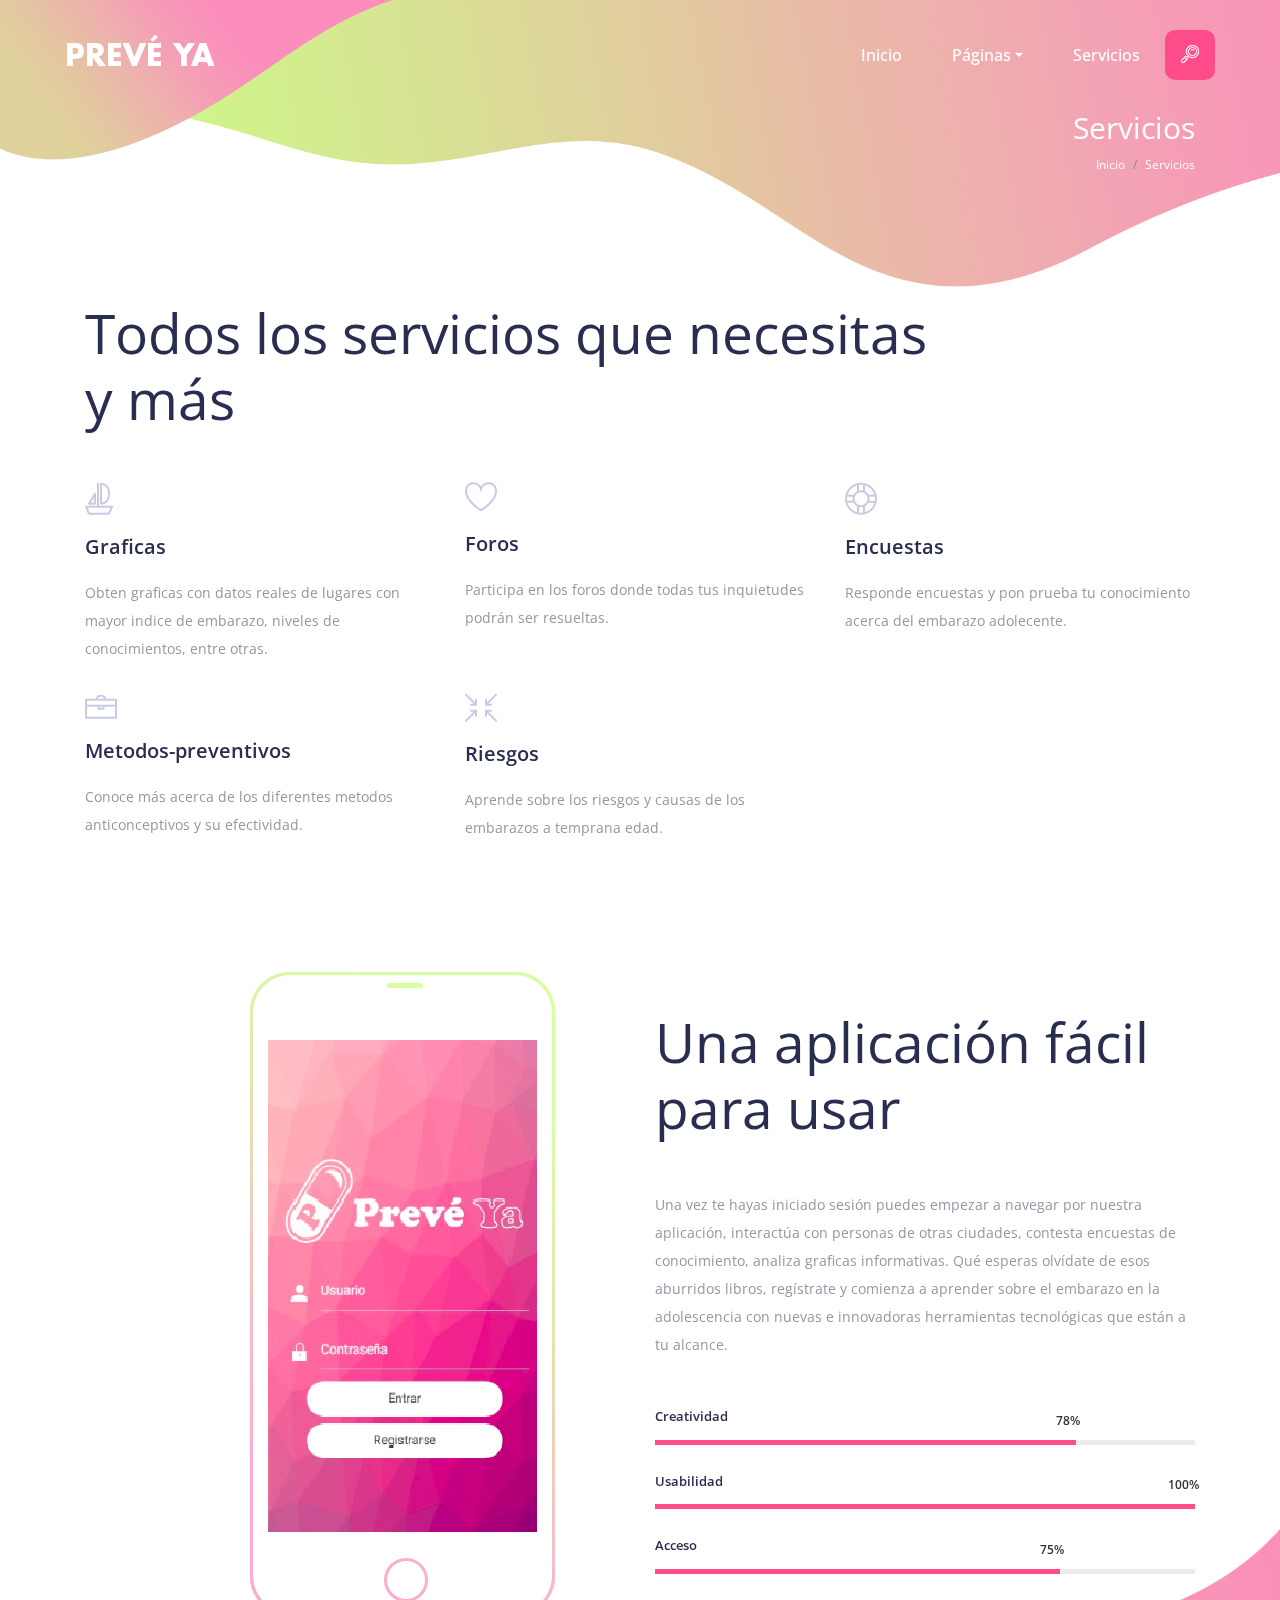
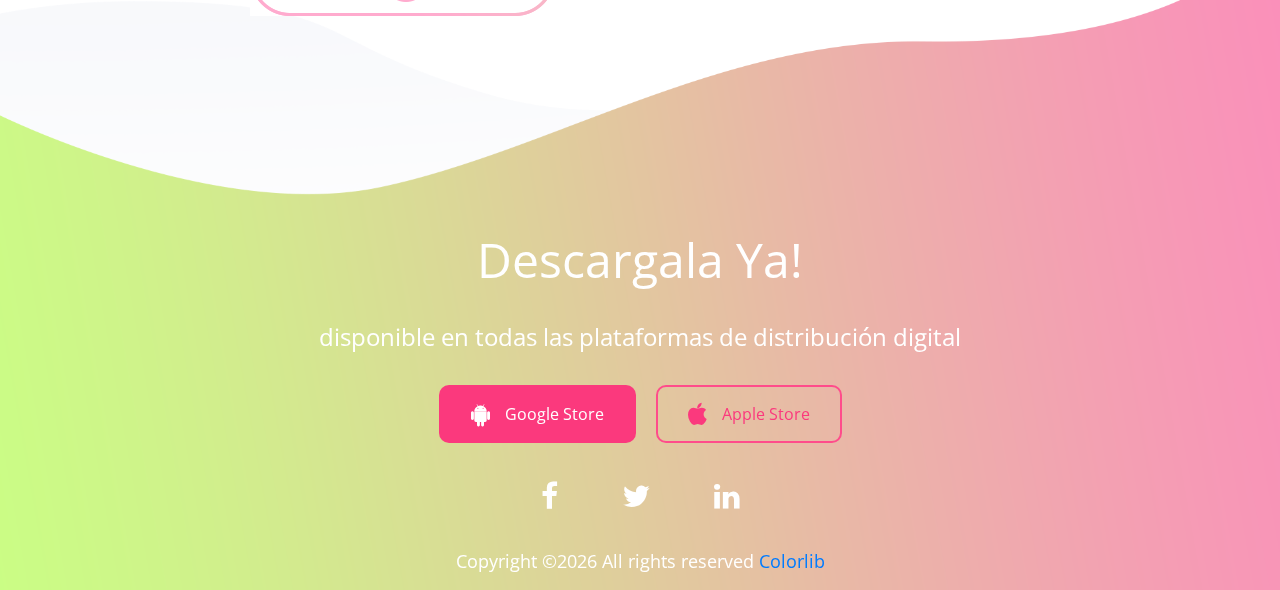
==== commit 7c2e5ffd: "fix page services" ====
--- a/public/services.html
+++ b/public/services.html
@@ -3,7 +3,6 @@
 
 <head>
     <meta charset="UTF-8">
-    <meta name="description" content="">
     <meta http-equiv="X-UA-Compatible" content="IE=edge">
     <meta name="viewport" content="width=device-width, initial-scale=1, shrink-to-fit=no">
     <!-- The above 4 meta tags *must* come first in the head; any other head content must come *after* these tags -->
--- a/public/css/style.css
+++ b/public/css/style.css
@@ -13,30 +13,30 @@
 -------------------------- */
 
 @import url('https://fonts.googleapis.com/css?family=Caudex:400,400i,700,700i|Open+Sans:300,300i,400,400i,600,600i,700,700i');
-@import 'css/bootstrap.min.css';
-@import 'css/animate.css';
-@import 'css/magnific-popup.css';
-@import 'css/owl.carousel.min.css';
-@import 'css/font-awesome.min.css';
+@import 'bootstrap.min.css';
+@import 'animate.css';
+@import 'magnific-popup.css';
+@import 'owl.carousel.min.css';
+@import 'font-awesome.min.css';
 
 /* This stylesheet generated by Transfonter (https://transfonter.org) on November 20, 2017 12:47 PM */
 
 @font-face {
     font-family: 'Century Gothic';
-    src: url('fonts/CenturyGothic-Bold.eot');
-    src: url('fonts/CenturyGothic-Bold.eot?#iefix') format('embedded-opentype'),
-    url('fonts/CenturyGothic-Bold.woff') format('woff'),
-    url('fonts/CenturyGothic-Bold.ttf') format('truetype');
+    src: url('../fonts/CenturyGothic-Bold.eot');
+    src: url('../fonts/CenturyGothic-Bold.eot?#iefix') format('embedded-opentype'),
+    url('../fonts/CenturyGothic-Bold.woff') format('woff'),
+    url('../fonts/CenturyGothic-Bold.ttf') format('truetype');
     font-weight: bold;
     font-style: normal;
 }
 
 @font-face {
     font-family: 'Futura LT';
-    src: url('fonts/FuturaLT-Bold.eot');
-    src: url('fonts/FuturaLT-Bold.eot?#iefix') format('embedded-opentype'),
-    url('fonts/FuturaLT-Bold.woff') format('woff'),
-    url('fonts/FuturaLT-Bold.ttf') format('truetype');
+    src: url('../fonts/FuturaLT-Bold.eot');
+    src: url('../fonts/FuturaLT-Bold.eot?#iefix') format('embedded-opentype'),
+    url('../fonts/FuturaLT-Bold.woff') format('woff'),
+    url('../fonts/FuturaLT-Bold.ttf') format('truetype');
     font-weight: bold;
     font-style: normal;
 }
@@ -695,7 +695,7 @@
 
 .about-app-content {
     padding-right: 12%;
-    margin-top: -180px;
+    margin-top: -252px;
 }
 
 .about-apps-slider .center .app-single-slide:after {
